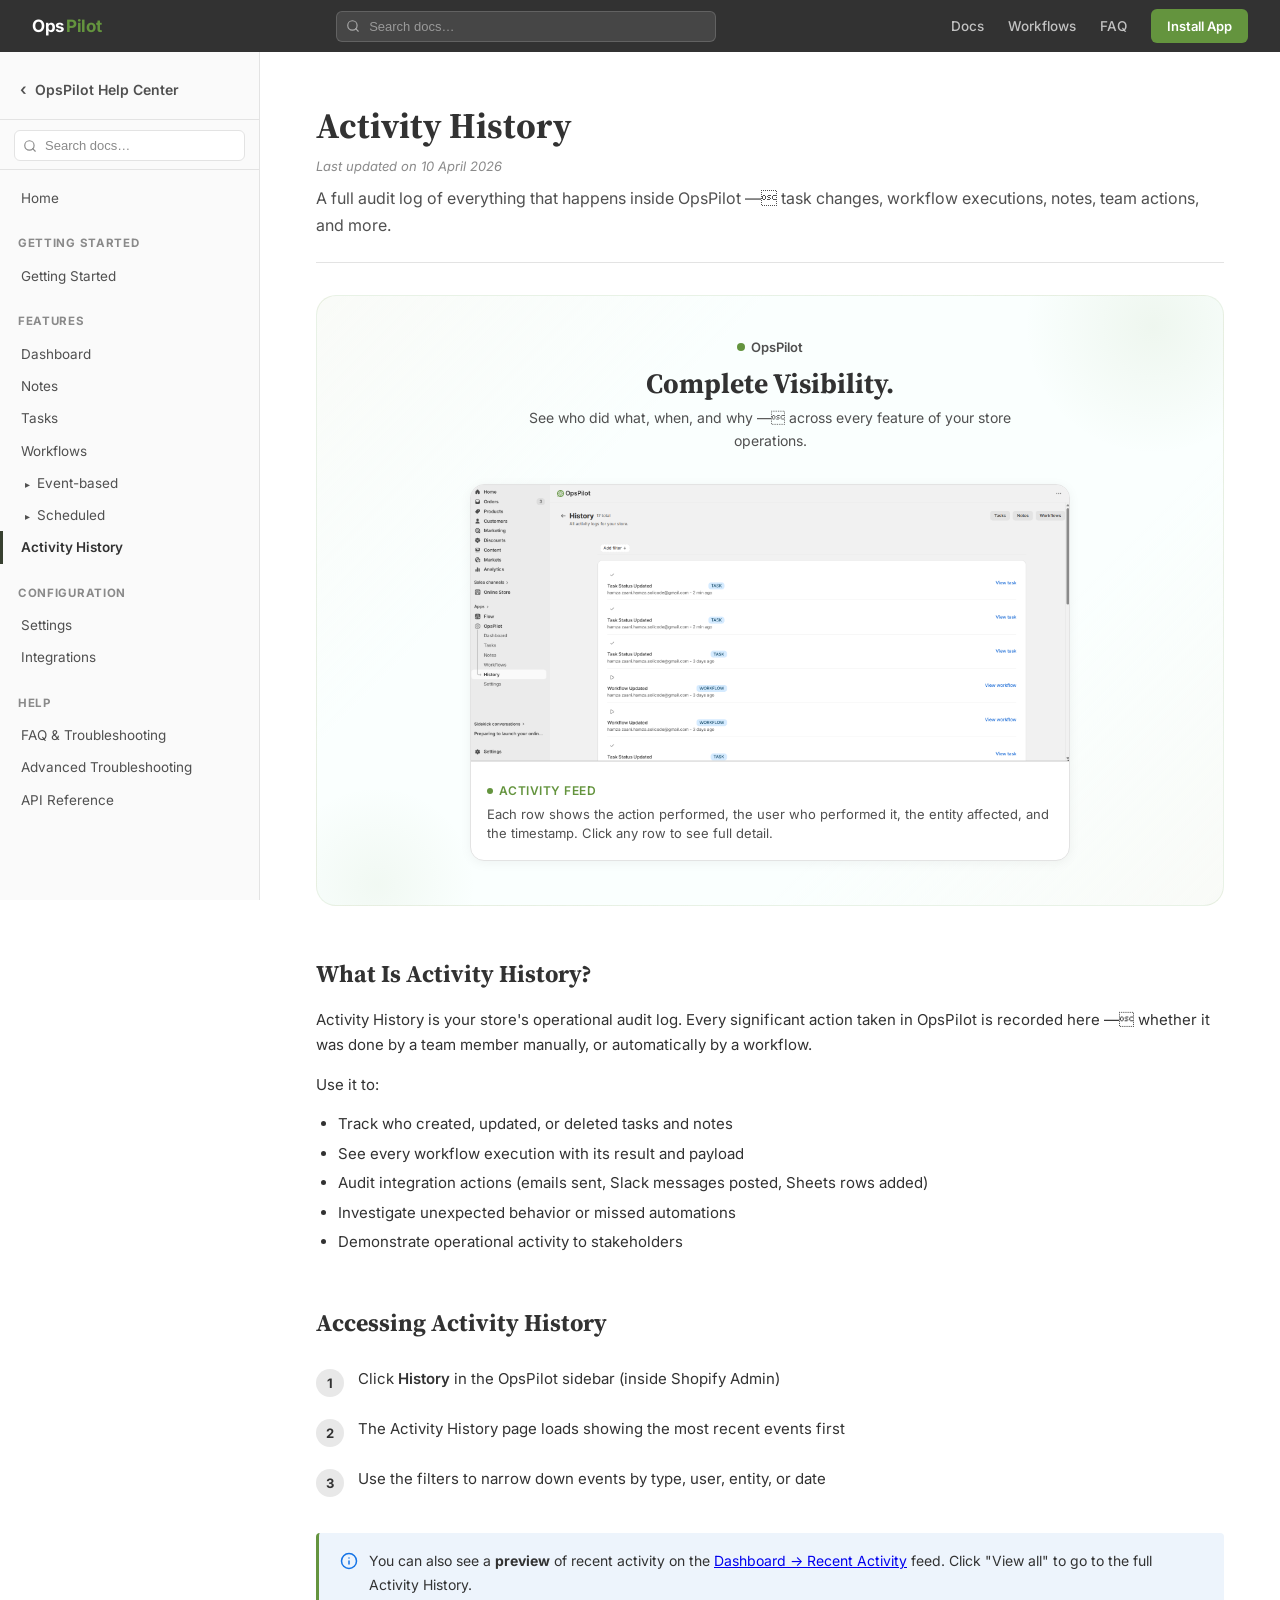
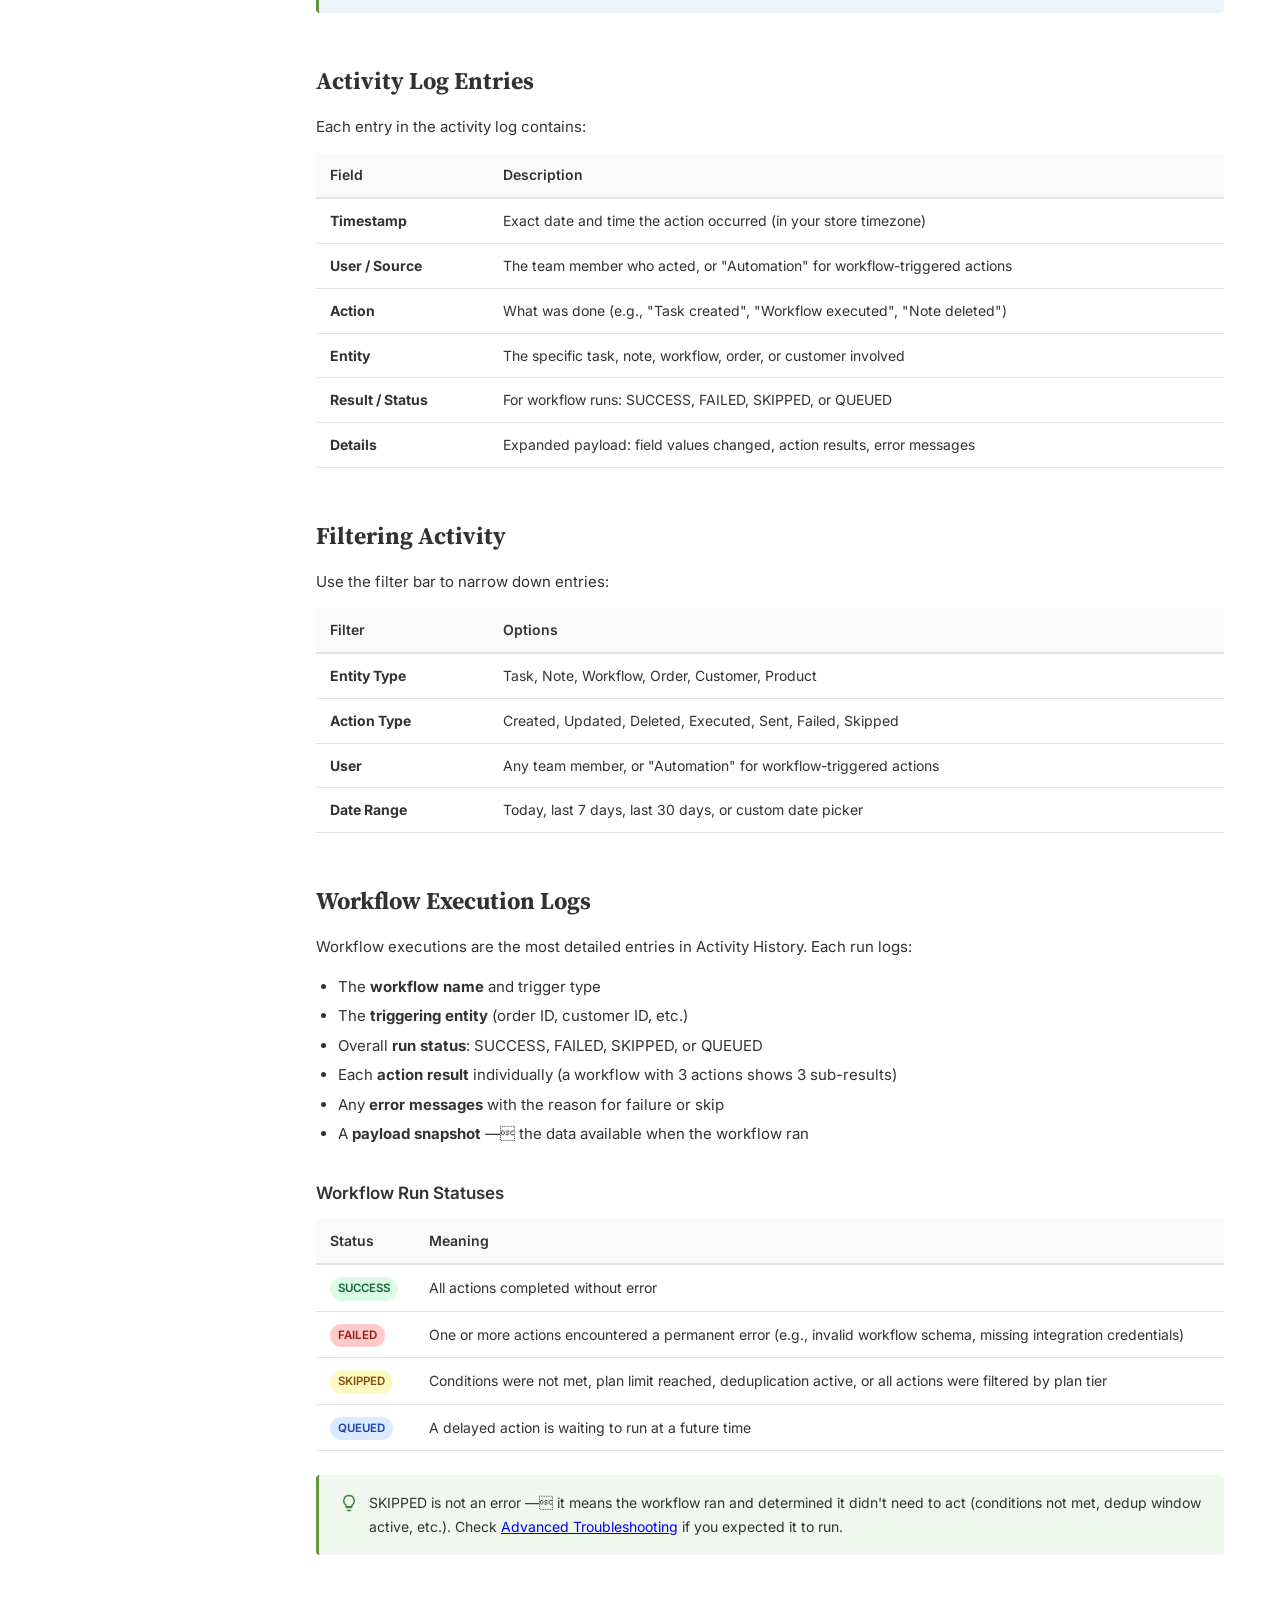
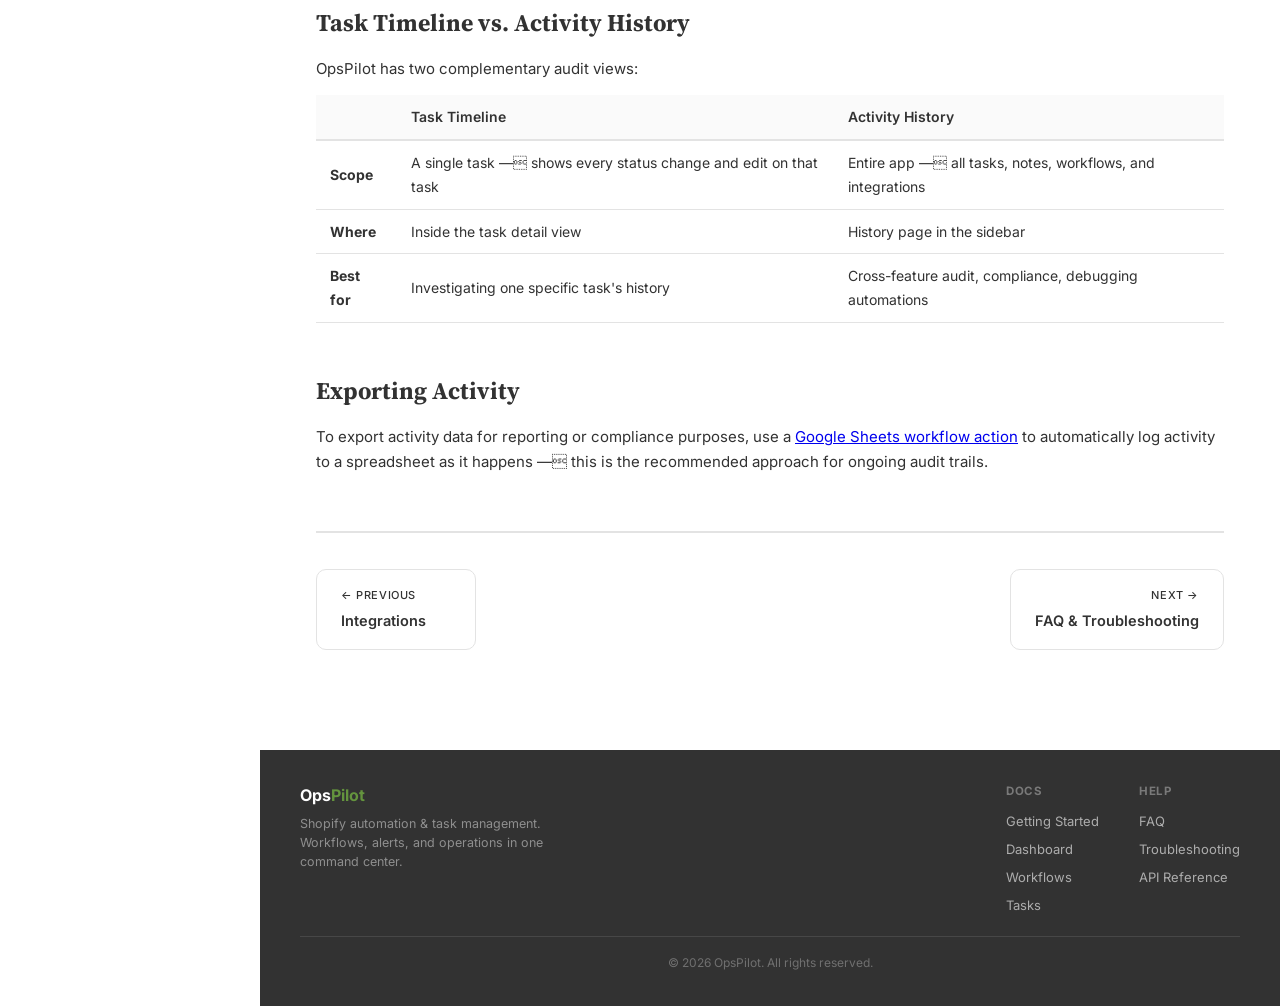
==== activity.html @ 31bfd370 "Initial docs site" ====
<!DOCTYPE html>
<html lang="en">
<head>
  <meta charset="UTF-8" />
  <meta name="viewport" content="width=device-width, initial-scale=1.0" />
  <title>Activity History — OpsPilot</title>
  <link rel="stylesheet" href="styles.css" />
</head>
<body>

<header class="site-header">
  <a class="site-header-logo" href="index.html"><span class="logo-ops">Ops</span><span class="logo-pilot">Pilot</span></a>
  <div class="header-search">
    <input type="text" id="header-doc-search" placeholder="Search docs…" autocomplete="off" />
    <div id="header-search-results" class="header-search-results" style="display:none;"></div>
  </div>
  <nav class="site-header-nav">
    <a href="getting-started.html">Docs</a>
    <a href="workflows.html">Workflows</a>
    <a href="faq.html">FAQ</a>
    <a href="https://apps.shopify.com/" class="header-btn">Install App</a>
  </nav>
</header>

<div class="sidebar-overlay" id="overlay" onclick="toggleSidebar()"></div>

<aside class="sidebar" id="sidebar">
  <div class="sidebar-header">
    <a class="logo" href="index.html"><span class="back-arrow">&lsaquo;</span> OpsPilot Help Center</a>
  </div>
  <div class="sidebar-search">
    <input type="text" id="doc-search" placeholder="Search docs…" autocomplete="off" />
    <div id="search-results" class="search-results" style="display:none;"></div>
  </div>
  <nav>
    <a href="index.html">Home</a>
    <div class="section-label">Getting Started</div>
    <a href="getting-started.html">Getting Started</a>
    <div class="section-label">Features</div>
    <a href="dashboard.html">Dashboard</a>
    <a href="notes.html">Notes</a>
    <a href="tasks.html">Tasks</a>
    <div class="nav-tree">
      <a href="workflows.html">Workflows</a>
      <div class="tree-branch">
        <div class="tree-node">
          <a href="workflows.html#event-based-triggers" class="tree-toggle" onclick="toggleTree(this)">
            <span class="tree-arrow">&#9656;</span> Event-based
          </a>
          <div class="tree-children">
            <a href="workflows.html#event-based-triggers">Triggers</a>
            <a href="workflows.html#conditions">Conditions</a>
            <a href="workflows.html#actions">Actions</a>
            <a href="template-variables.html">Template Variables</a>
            <a href="workflows.html#delayed-actions">Delayed Actions</a>
            <a href="workflows.html#deduplication">Deduplication</a>
          </div>
        </div>
        <div class="tree-node">
          <a href="workflows.html#scheduled-workflows" class="tree-toggle" onclick="toggleTree(this)">
            <span class="tree-arrow">&#9656;</span> Scheduled
          </a>
          <div class="tree-children">
            <a href="workflows.html#scheduled-trigger">Scheduled Trigger</a>
            <a href="workflows.html#scheduled-workflows">Scheduled Workflows</a>
          </div>
        </div>
      </div>
    </div>
    <a href="activity.html" class="active">Activity History</a>
    <div class="section-label">Configuration</div>
    <a href="settings.html">Settings</a>
    <a href="integrations.html">Integrations</a>
    <div class="section-label">Help</div>
    <a href="faq.html">FAQ &amp; Troubleshooting</a>
    <a href="troubleshooting.html">Advanced Troubleshooting</a>
    <a href="api-reference.html">API Reference</a>
  </nav>
</aside>

<div class="main">
  <button class="hamburger" onclick="toggleSidebar()">&#9776;</button>
  <div class="content">

    <div class="section-hero">
      <h1>Activity History</h1>
      <div class="last-updated">Last updated on 10 April 2026</div>
      <p>A full audit log of everything that happens inside OpsPilot — task changes, workflow executions, notes, team actions, and more.</p>
    </div>

    <!-- Hero Showcase -->
    <div class="pro-showcase">
      <div class="pro-showcase-header">
        <div class="pro-showcase-logo">OpsPilot</div>
        <div class="pro-showcase-title">Complete Visibility.</div>
        <div class="pro-showcase-subtitle">See who did what, when, and why — across every feature of your store operations.</div>
      </div>
      <div class="pro-showcase-grid cols-1">
        <div class="pro-card">
          <img class="pro-card-img" src="images/history/Screenshot%202026-04-09%20143316.png" alt="Recent activity feed showing action log entries with user, action, and time" loading="lazy" />
          <div class="pro-card-body">
            <div class="pro-card-label">Activity Feed</div>
            <p class="pro-card-desc">Each row shows the action performed, the user who performed it, the entity affected, and the timestamp. Click any row to see full detail.</p>
          </div>
        </div>
      </div>
    </div>

    <h2 id="what-is-activity-history">What Is Activity History?</h2>
    <p>Activity History is your store's operational audit log. Every significant action taken in OpsPilot is recorded here — whether it was done by a team member manually, or automatically by a workflow.</p>
    <p>Use it to:</p>
    <ul>
      <li>Track who created, updated, or deleted tasks and notes</li>
      <li>See every workflow execution with its result and payload</li>
      <li>Audit integration actions (emails sent, Slack messages posted, Sheets rows added)</li>
      <li>Investigate unexpected behavior or missed automations</li>
      <li>Demonstrate operational activity to stakeholders</li>
    </ul>

    <h2 id="accessing-activity-history">Accessing Activity History</h2>
    <div class="steps">
      <div class="step"><div class="step-content">Click <strong>History</strong> in the OpsPilot sidebar (inside Shopify Admin)</div></div>
      <div class="step"><div class="step-content">The Activity History page loads showing the most recent events first</div></div>
      <div class="step"><div class="step-content">Use the filters to narrow down events by type, user, entity, or date</div></div>
    </div>

    <div class="callout callout-note">
      <span class="callout-icon"><svg xmlns="http://www.w3.org/2000/svg" width="18" height="18" viewBox="0 0 24 24" fill="none" stroke="#1473e6" stroke-width="2" stroke-linecap="round" stroke-linejoin="round"><circle cx="12" cy="12" r="10"/><path d="M12 16v-4"/><path d="M12 8h.01"/></svg></span>
      <div>You can also see a <strong>preview</strong> of recent activity on the <a href="dashboard.html#recent-activity">Dashboard &rarr; Recent Activity</a> feed. Click "View all" to go to the full Activity History.</div>
    </div>

    <h2 id="activity-log-entries">Activity Log Entries</h2>
    <p>Each entry in the activity log contains:</p>
    <table>
      <thead><tr><th>Field</th><th>Description</th></tr></thead>
      <tbody>
        <tr><td><strong>Timestamp</strong></td><td>Exact date and time the action occurred (in your store timezone)</td></tr>
        <tr><td><strong>User / Source</strong></td><td>The team member who acted, or "Automation" for workflow-triggered actions</td></tr>
        <tr><td><strong>Action</strong></td><td>What was done (e.g., "Task created", "Workflow executed", "Note deleted")</td></tr>
        <tr><td><strong>Entity</strong></td><td>The specific task, note, workflow, order, or customer involved</td></tr>
        <tr><td><strong>Result / Status</strong></td><td>For workflow runs: SUCCESS, FAILED, SKIPPED, or QUEUED</td></tr>
        <tr><td><strong>Details</strong></td><td>Expanded payload: field values changed, action results, error messages</td></tr>
      </tbody>
    </table>

    <h2 id="filtering-activity">Filtering Activity</h2>
    <p>Use the filter bar to narrow down entries:</p>
    <table>
      <thead><tr><th>Filter</th><th>Options</th></tr></thead>
      <tbody>
        <tr><td><strong>Entity Type</strong></td><td>Task, Note, Workflow, Order, Customer, Product</td></tr>
        <tr><td><strong>Action Type</strong></td><td>Created, Updated, Deleted, Executed, Sent, Failed, Skipped</td></tr>
        <tr><td><strong>User</strong></td><td>Any team member, or "Automation" for workflow-triggered actions</td></tr>
        <tr><td><strong>Date Range</strong></td><td>Today, last 7 days, last 30 days, or custom date picker</td></tr>
      </tbody>
    </table>

    <h2 id="workflow-execution-logs">Workflow Execution Logs</h2>
    <p>Workflow executions are the most detailed entries in Activity History. Each run logs:</p>
    <ul>
      <li>The <strong>workflow name</strong> and trigger type</li>
      <li>The <strong>triggering entity</strong> (order ID, customer ID, etc.)</li>
      <li>Overall <strong>run status</strong>: SUCCESS, FAILED, SKIPPED, or QUEUED</li>
      <li>Each <strong>action result</strong> individually (a workflow with 3 actions shows 3 sub-results)</li>
      <li>Any <strong>error messages</strong> with the reason for failure or skip</li>
      <li>A <strong>payload snapshot</strong> — the data available when the workflow ran</li>
    </ul>

    <h3 id="workflow-run-statuses">Workflow Run Statuses</h3>
    <table>
      <thead><tr><th>Status</th><th>Meaning</th></tr></thead>
      <tbody>
        <tr><td><span class="badge badge-green">SUCCESS</span></td><td>All actions completed without error</td></tr>
        <tr><td><span class="badge badge-red">FAILED</span></td><td>One or more actions encountered a permanent error (e.g., invalid workflow schema, missing integration credentials)</td></tr>
        <tr><td><span class="badge badge-yellow">SKIPPED</span></td><td>Conditions were not met, plan limit reached, deduplication active, or all actions were filtered by plan tier</td></tr>
        <tr><td><span class="badge badge-blue">QUEUED</span></td><td>A delayed action is waiting to run at a future time</td></tr>
      </tbody>
    </table>

    <div class="callout callout-tip">
      <span class="callout-icon"><svg xmlns="http://www.w3.org/2000/svg" width="18" height="18" viewBox="0 0 24 24" fill="none" stroke="#3b873e" stroke-width="2" stroke-linecap="round" stroke-linejoin="round"><path d="M9 18h6"/><path d="M10 22h4"/><path d="M12 2a7 7 0 0 0-4 12.7V17h8v-2.3A7 7 0 0 0 12 2z"/></svg></span>
      <div>SKIPPED is not an error — it means the workflow ran and determined it didn't need to act (conditions not met, dedup window active, etc.). Check <a href="troubleshooting.html#workflow-errors">Advanced Troubleshooting</a> if you expected it to run.</div>
    </div>

    <h2 id="task-timeline">Task Timeline vs. Activity History</h2>
    <p>OpsPilot has two complementary audit views:</p>
    <table>
      <thead><tr><th></th><th>Task Timeline</th><th>Activity History</th></tr></thead>
      <tbody>
        <tr><td><strong>Scope</strong></td><td>A single task — shows every status change and edit on that task</td><td>Entire app — all tasks, notes, workflows, and integrations</td></tr>
        <tr><td><strong>Where</strong></td><td>Inside the task detail view</td><td>History page in the sidebar</td></tr>
        <tr><td><strong>Best for</strong></td><td>Investigating one specific task's history</td><td>Cross-feature audit, compliance, debugging automations</td></tr>
      </tbody>
    </table>

    <h2 id="exporting-activity">Exporting Activity</h2>
    <p>To export activity data for reporting or compliance purposes, use a <a href="workflows.html#add-to-google-sheet">Google Sheets workflow action</a> to automatically log activity to a spreadsheet as it happens — this is the recommended approach for ongoing audit trails.</p>

    <div class="page-nav">
      <a class="page-nav-btn page-nav-prev" href="integrations.html"><span class="nav-label">&#8592; Previous</span>Integrations</a>
      <a class="page-nav-btn page-nav-next" href="faq.html"><span class="nav-label">Next &#8594;</span>FAQ &amp; Troubleshooting</a>
    </div>

</div>
</div>


<footer class="site-footer">
  <div class="site-footer-inner">
    <div class="site-footer-brand">
      <a class="footer-logo" href="index.html"><span>Ops</span><span class="logo-pilot">Pilot</span></a>
      <p>Shopify automation &amp; task management. Workflows, alerts, and operations in one command center.</p>
    </div>
    <div class="site-footer-links">
      <div>
        <span class="footer-heading">Docs</span>
        <a href="getting-started.html">Getting Started</a>
        <a href="dashboard.html">Dashboard</a>
        <a href="workflows.html">Workflows</a>
        <a href="tasks.html">Tasks</a>
      </div>
      <div>
        <span class="footer-heading">Help</span>
        <a href="faq.html">FAQ</a>
        <a href="troubleshooting.html">Troubleshooting</a>
        <a href="api-reference.html">API Reference</a>
      </div>
    </div>
  </div>
  <div class="site-footer-bottom">&copy; 2026 OpsPilot. All rights reserved.</div>
</footer>

<script src="nav.js"></script>
<!-- Crisp Live Chat -->
<script type="text/javascript">
  window.$crisp=[];window.CRISP_WEBSITE_ID="6f9ec4d1-3401-45af-af1c-9f0f0315773c";
  (function(){var d=document;var s=d.createElement("script");s.src="https://client.crisp.chat/l.js";s.async=1;d.getElementsByTagName("head")[0].appendChild(s);})();
</script>
</body>
</html>
---- styles.css ----
@import url('https://fonts.googleapis.com/css2?family=Source+Serif+4:opsz,wght@8..60,400;8..60,600;8..60,700&family=Inter:wght@400;500;600;700&display=swap');

html { scroll-behavior: smooth; }

/* Highlight targeted section with a brief flash */
:target {
  scroll-margin-top: 24px;
  animation: anchor-highlight 1.5s ease;
}
@keyframes anchor-highlight {
  0%   { background-color: #fef3c7; }
  100% { background-color: transparent; }
}

:root {
  --text: #323232;
  --text-secondary: #505050;
  --text-muted: #8a8a8a;
  --bg: #ffffff;
  --bg-sidebar: #fafafa;
  --border: #e3e3e3;
  --accent: #64943E;
  --accent-dark: #374030;
  --active-bar: #374030;
  --dark-bg: #323232;
  --light-bg: #F1F3F4;
}

* { box-sizing: border-box; margin: 0; padding: 0; }

body {
  font-family: 'Inter', -apple-system, BlinkMacSystemFont, 'Segoe UI', sans-serif;
  color: var(--text);
  background: var(--bg);
  line-height: 1.7;
  font-size: 15px;
  -webkit-font-smoothing: antialiased;
}

/* ── SITE HEADER ── */
.site-header {
  background: var(--dark-bg);
  color: #fff;
  padding: 0 32px;
  height: 52px;
  display: flex;
  align-items: center;
  justify-content: space-between;
  position: fixed;
  top: 0;
  left: 0;
  right: 0;
  z-index: 200;
}
.site-header-logo {
  font-size: 17px;
  font-weight: 700;
  color: #fff;
  text-decoration: none;
  display: flex;
  align-items: center;
  gap: 2px;
  letter-spacing: -0.02em;
}
.site-header-logo .logo-ops {
  color: #fff;
}
.site-header-logo .logo-pilot {
  color: var(--accent);
}
.site-header-nav {
  display: flex;
  align-items: center;
  gap: 24px;
}
.site-header-nav a {
  color: rgba(255,255,255,.7);
  text-decoration: none;
  font-size: 13.5px;
  font-weight: 500;
  transition: color .15s;
}
.site-header-nav a:hover {
  color: #fff;
}
.site-header-nav .header-btn {
  background: var(--accent);
  color: #fff;
  padding: 6px 16px;
  border-radius: 6px;
  font-weight: 600;
  font-size: 13px;
  transition: background .15s;
}
.site-header-nav .header-btn:hover {
  background: var(--accent-dark);
}

/* Header search bar */
.header-search {
  flex: 1;
  max-width: 380px;
  position: relative;
  margin: 0 24px;
}
.header-search input {
  width: 100%;
  padding: 7px 12px 7px 32px;
  font-size: 13px;
  border: 1px solid rgba(255,255,255,.15);
  border-radius: 6px;
  background: rgba(255,255,255,.1) url("data:image/svg+xml,%3Csvg xmlns='http://www.w3.org/2000/svg' width='14' height='14' viewBox='0 0 24 24' fill='none' stroke='%23aaa' stroke-width='2' stroke-linecap='round' stroke-linejoin='round'%3E%3Ccircle cx='11' cy='11' r='8'/%3E%3Cpath d='m21 21-4.35-4.35'/%3E%3C/svg%3E") 9px center no-repeat;
  color: #fff;
  outline: none;
  transition: border-color .15s, background .15s;
}
.header-search input::placeholder {
  color: rgba(255,255,255,.45);
}
.header-search input:focus {
  border-color: var(--accent);
  background-color: rgba(255,255,255,.15);
}
.header-search-results {
  position: absolute;
  top: calc(100% + 6px);
  left: 0;
  right: 0;
  background: #fff;
  border: 1px solid var(--border);
  border-radius: 8px;
  box-shadow: 0 8px 24px rgba(0,0,0,.15);
  z-index: 300;
  max-height: 400px;
  overflow-y: auto;
}
.header-search-results .search-result-item {
  display: block;
  padding: 10px 14px;
  text-decoration: none;
  color: var(--text);
  border-bottom: 1px solid var(--border);
  transition: background .1s;
}
.header-search-results .search-result-item:last-child { border-bottom: none; }
.header-search-results .search-result-item:hover { background: #f5f5f5; }
.header-search-results .sr-title {
  font-size: 13px;
  font-weight: 500;
  color: var(--text);
  margin-bottom: 2px;
}
.header-search-results .sr-desc {
  font-size: 11.5px;
  color: var(--text-muted);
  line-height: 1.4;
  white-space: nowrap;
  overflow: hidden;
  text-overflow: ellipsis;
}
.header-search-results .search-no-results {
  padding: 14px;
  font-size: 13px;
  color: var(--text-muted);
  text-align: center;
}

/* ── VARIABLE FILTER BAR (template-variables page only) ── */
.var-filter-bar {
  background: #fff;
  border: 1px solid var(--border);
  border-radius: 10px;
  padding: 16px 20px;
  margin-bottom: 28px;
  box-shadow: 0 2px 8px rgba(0,0,0,.04);
  position: sticky;
  top: 52px;
  z-index: 100;
}
.var-filter-bar input {
  width: 100%;
  padding: 10px 12px 10px 36px;
  font-size: 14px;
  border: 1px solid var(--border);
  border-radius: 8px;
  background: var(--light-bg);
  color: var(--text);
  outline: none;
  transition: border-color .15s, box-shadow .15s;
}
.var-filter-bar input:focus {
  border-color: var(--accent);
  box-shadow: 0 0 0 3px rgba(100,148,62,.15);
}
.var-filter-bar input::placeholder { color: var(--text-muted); }
.var-filter-input-wrap {
  position: relative;
}
.var-filter-icon {
  position: absolute;
  top: 50%;
  left: 12px;
  transform: translateY(-50%);
  color: var(--text-muted);
  pointer-events: none;
}
.var-filter-tags {
  display: flex;
  flex-wrap: wrap;
  gap: 6px;
  margin-top: 12px;
}
.var-tag {
  padding: 4px 12px;
  font-size: 12px;
  font-weight: 500;
  border: 1px solid var(--border);
  border-radius: 20px;
  background: #fff;
  color: var(--text-muted);
  cursor: pointer;
  transition: all .15s;
}
.var-tag:hover {
  border-color: var(--accent);
  color: var(--accent);
}
.var-tag.active {
  background: var(--accent);
  border-color: var(--accent);
  color: #fff;
}
.var-filter-count {
  margin-top: 8px;
  font-size: 12px;
  color: var(--text-muted);
}
/* Filter results panel */
.var-filter-results {
  display: none;
  margin-top: 12px;
  max-height: 420px;
  overflow-y: auto;
  border-top: 1px solid var(--border);
  padding-top: 10px;
}
.vfr-group { margin-bottom: 10px; }
.vfr-group-label {
  font-size: 11px;
  font-weight: 600;
  text-transform: uppercase;
  letter-spacing: .5px;
  color: var(--accent);
  padding: 4px 0;
}
.vfr-item {
  display: grid;
  grid-template-columns: minmax(180px, auto) 1fr auto;
  gap: 10px;
  align-items: baseline;
  padding: 6px 8px;
  border-radius: 6px;
  transition: background .1s;
}
.vfr-item:hover { background: var(--light-bg); }
.vfr-var {
  font-size: 13px;
  color: var(--accent-dark);
  font-weight: 500;
}
.vfr-desc {
  font-size: 13px;
  color: var(--text);
}
.vfr-example {
  font-size: 12px;
  color: var(--text-muted);
  white-space: nowrap;
  overflow: hidden;
  text-overflow: ellipsis;
  max-width: 200px;
  text-align: right;
}
.vfr-empty {
  padding: 16px 0;
  text-align: center;
  font-size: 13px;
  color: var(--text-muted);
}
/* hidden rows / sections during filter */
.var-section-hidden { display: none !important; }
.var-row-hidden { display: none !important; }
.var-highlight { background: rgba(100,148,62,.12); border-radius: 2px; }

/* ── SITE FOOTER ── */
.site-footer {
  background: var(--dark-bg);
  color: rgba(255,255,255,.6);
  padding: 32px 40px;
  margin-left: 260px;
  font-size: 13px;
}
.site-footer-inner {
  max-width: 1060px;
  margin: 0 auto;
  display: flex;
  justify-content: space-between;
  align-items: flex-start;
  gap: 32px;
  flex-wrap: wrap;
}
.site-footer-brand {
  display: flex;
  flex-direction: column;
  gap: 6px;
}
.site-footer-brand .footer-logo {
  font-size: 16px;
  font-weight: 700;
  color: #fff;
  text-decoration: none;
}
.site-footer-brand .footer-logo .logo-pilot {
  color: var(--accent);
}
.site-footer-brand p {
  margin: 0;
  font-size: 12.5px;
  color: rgba(255,255,255,.45);
  max-width: 280px;
  line-height: 1.5;
}
.site-footer-links {
  display: flex;
  gap: 40px;
}
.site-footer-links div {
  display: flex;
  flex-direction: column;
  gap: 6px;
}
.site-footer-links .footer-heading {
  font-size: 11.5px;
  font-weight: 700;
  text-transform: uppercase;
  letter-spacing: .06em;
  color: rgba(255,255,255,.35);
  margin-bottom: 2px;
}
.site-footer-links a {
  color: rgba(255,255,255,.6);
  text-decoration: none;
  font-size: 13px;
  transition: color .15s;
}
.site-footer-links a:hover {
  color: #fff;
}
.site-footer-bottom {
  max-width: 1060px;
  margin: 20px auto 0;
  padding-top: 16px;
  border-top: 1px solid rgba(255,255,255,.1);
  font-size: 12px;
  color: rgba(255,255,255,.3);
  text-align: center;
}

/* ── SIDEBAR ── */
.sidebar {
  position: fixed;
  top: 52px; left: 0;
  width: 260px;
  height: calc(100vh - 52px);
  background: var(--bg-sidebar);
  border-right: 1px solid var(--border);
  overflow-y: auto;
  z-index: 100;
  padding: 0 0 40px 0;
  transition: transform .3s;
}
.sidebar-header {
  padding: 24px 20px 16px;
  border-bottom: 1px solid var(--border);
  position: sticky; top: 0;
  background: var(--bg-sidebar);
  z-index: 2;
}
.sidebar-header .logo {
  font-size: 14px;
  font-weight: 600;
  color: var(--text-secondary);
  display: flex;
  align-items: center;
  gap: 6px;
  text-decoration: none;
  cursor: pointer;
}
.sidebar-header .logo .back-arrow {
  font-size: 16px;
  margin-right: 2px;
}

.sidebar nav { padding: 12px 0; }
.sidebar nav a {
  display: block;
  padding: 6px 20px 6px 18px;
  color: var(--text-secondary);
  text-decoration: none;
  font-size: 13.5px;
  font-weight: 400;
  border-left: 3px solid transparent;
  transition: all .15s;
  line-height: 1.5;
}
.sidebar nav a:hover {
  color: var(--text);
  background: rgba(0,0,0,.03);
}
.sidebar nav a.active {
  font-weight: 600;
  color: var(--text);
  border-left-color: var(--active-bar);
  background: transparent;
}

.sidebar nav .section-label {
  font-size: 11.5px;
  font-weight: 700;
  text-transform: uppercase;
  letter-spacing: .06em;
  color: var(--text-muted);
  padding: 20px 20px 6px 18px;
  cursor: default;
  display: block;
}

/* ── MAIN ── */
.main {
  margin-left: 260px;
  min-height: calc(100vh - 52px);
  margin-top: 52px;
  background: var(--bg);
}
.hamburger {
  display: none;
  background: none; border: none;
  font-size: 24px; cursor: pointer; color: var(--text);
}

.content {
  max-width: 1060px;
  margin: 0 auto;
  padding: 52px 56px 100px;
}

/* ── SECTION HEADER ── */
.section-hero {
  background: none;
  color: var(--text);
  padding: 0;
  border-radius: 0;
  margin-bottom: 32px;
  border: none;
}
.section-hero h1 {
  font-family: 'Source Serif 4', Georgia, serif;
  font-size: 36px;
  line-height: 1.2;
  font-weight: 700;
  color: var(--text);
  margin-bottom: 8px;
}
.section-hero p {
  font-size: 16px;
  color: var(--text-secondary);
  line-height: 1.65;
  margin-bottom: 0;
}
.section-hero::after {
  content: '';
  display: block;
  border-bottom: 1px solid var(--border);
  margin-top: 24px;
}
.last-updated {
  font-size: 13px;
  font-style: italic;
  color: var(--text-muted);
  margin-bottom: 8px;
}

/* ── HEADINGS ── */
h2 {
  font-family: 'Source Serif 4', Georgia, serif;
  font-size: 24px;
  font-weight: 700;
  margin: 48px 0 12px;
  color: var(--text);
}
h3 {
  font-size: 17px;
  font-weight: 600;
  margin: 32px 0 8px;
  color: var(--text);
}
h4 {
  font-size: 15px;
  font-weight: 600;
  margin: 20px 0 6px;
}

p { margin: 0 0 14px; }
ul, ol { margin: 0 0 14px 22px; }
li { margin-bottom: 4px; }

/* ── SCREENSHOTS ── */
.screenshot {
  background: none;
  border: none;
  border-radius: 0;
  padding: 0;
  margin: 28px 0 16px;
  box-shadow: none;
}
.screenshot .placeholder-icon { display: none; }
.screenshot .placeholder-text {
  color: var(--text-muted);
  font-size: 13px;
  font-style: italic;
  padding: 32px 0;
}
.screenshot img {
  max-width: 100%;
  width: auto;
  display: block;
  margin: 0;
  border: 1px solid var(--border);
  border-radius: 8px;
  box-shadow: 0 2px 12px rgba(0,0,0,.07);
}
.screenshot-caption,
.screenshot figcaption {
  margin-top: 8px;
  font-size: 13px;
  color: var(--text-muted);
  font-style: italic;
  text-align: left;
  line-height: 1.5;
}
.screenshot.has-image { padding: 0; text-align: left; }
.screenshot.has-image .placeholder-icon,
.screenshot.has-image .placeholder-text { display: none; }

/* ── TABLES ── */
table {
  width: 100%;
  border-collapse: collapse;
  margin: 12px 0 24px;
  font-size: 14px;
}
th {
  background: var(--bg-sidebar);
  color: var(--text);
  font-weight: 600;
  text-align: left;
  padding: 10px 14px;
  border-bottom: 2px solid var(--border);
}
td {
  padding: 10px 14px;
  border-bottom: 1px solid var(--border);
}
tr:hover td { background: #fafafa; }

/* ── CALLOUTS ── */
.callout {
  padding: 16px 20px;
  border-radius: 4px;
  margin: 16px 0 20px;
  font-size: 14px;
  display: flex;
  gap: 10px;
  align-items: flex-start;
}
.callout .callout-icon { display: flex; align-items: center; justify-content: center; flex-shrink: 0; margin-top: 2px; width: 20px; height: 20px; }
.callout .callout-icon svg { width: 18px; height: 18px; flex-shrink: 0; }
.callout-tip { background: #f0f7ef; border-left: 3px solid var(--accent); }
.callout-note { background: #edf4fc; border-left: 3px solid var(--accent); }
.callout-warning { background: #fef7ed; border-left: 3px solid #e68619; }

/* ── STEPS ── */
.steps {
  counter-reset: step;
  margin: 16px 0 28px;
}
.step {
  display: flex;
  gap: 14px;
  align-items: flex-start;
  margin-bottom: 4px;
  padding: 8px 0;
  background: none;
  border: none;
}
.step::before {
  counter-increment: step;
  content: counter(step);
  display: flex;
  align-items: center;
  justify-content: center;
  width: 28px; height: 28px;
  min-width: 28px;
  border-radius: 50%;
  background: #e8e8e8;
  color: var(--text);
  font-weight: 700;
  font-size: 13px;
  margin-top: 2px;
}
.step-content { flex: 1; line-height: 1.6; font-size: 15px; }
.step-content strong { font-weight: 600; }

/* ── CODE ── */
code {
  background: #f4f4f4;
  padding: 2px 5px;
  border-radius: 3px;
  font-size: 13px;
  color: #c7254e;
}
pre {
  background: #1e293b;
  color: #e2e8f0;
  padding: 16px 18px;
  border-radius: 4px;
  overflow-x: auto;
  margin: 12px 0 20px;
  font-size: 13px;
  line-height: 1.6;
}
pre code { background: none; color: inherit; padding: 0; }

/* ── QUICK LINKS ── */
.quick-links {
  display: grid;
  grid-template-columns: repeat(auto-fill, minmax(260px, 1fr));
  gap: 16px;
  margin: 20px 0 32px;
}
.quick-link {
  background: var(--bg);
  border: 1px solid var(--border);
  border-radius: 10px;
  padding: 20px 22px;
  cursor: pointer;
  transition: border-color .2s, box-shadow .2s, transform .15s;
  text-decoration: none;
  color: var(--text);
  display: block;
}
.quick-link:hover {
  border-color: var(--accent);
  box-shadow: 0 4px 16px rgba(100,148,62,.12);
  transform: translateY(-2px);
}
.quick-link .ql-icon { font-size: 26px; margin-bottom: 8px; }
.quick-link .ql-title { font-weight: 600; font-size: 15px; margin-bottom: 4px; }
.quick-link .ql-desc { font-size: 13.5px; color: var(--text-secondary); line-height: 1.5; }
.quick-link .ql-desc a {
  color: var(--accent);
  font-weight: 500;
  text-decoration: underline;
  text-underline-offset: 2px;
}
.quick-link .ql-desc a:hover {
  color: var(--accent-dark);
}
.quick-link .ql-thumb {
  margin-top: 12px;
  width: 100%;
  border-radius: 6px;
  border: 1px solid var(--border);
  box-shadow: 0 1px 6px rgba(0,0,0,.05);
  display: block;
}

/* ── BADGES ── */
.badge {
  display: inline-block;
  padding: 2px 8px;
  border-radius: 20px;
  font-size: 11.5px;
  font-weight: 600;
}
.badge-green { background: #dcfce7; color: #166534; }
.badge-yellow { background: #fef9c3; color: #854d0e; }
.badge-orange { background: #fed7aa; color: #9a3412; }
.badge-red { background: #fecaca; color: #991b1b; }
.badge-blue { background: #dbeafe; color: #1e40af; }
.badge-gray { background: #f3f4f6; color: #374151; }

/* ── SIDEBAR TREE NAV ── */
.nav-tree {
  margin: 0;
}
.nav-tree > a {
  display: block;
  padding: 6px 20px 6px 18px;
  color: var(--text-secondary);
  text-decoration: none;
  font-size: 13.5px;
  font-weight: 400;
  border-left: 3px solid transparent;
  transition: all .15s;
  line-height: 1.5;
}
.nav-tree > a:hover {
  color: var(--text);
  background: rgba(0,0,0,.03);
}
.nav-tree > a.active {
  font-weight: 600;
  color: var(--text);
  border-left-color: var(--active-bar);
  background: transparent;
}
.tree-branch {
  padding-left: 0;
}
.tree-node {
  position: relative;
}
.tree-toggle {
  display: flex;
  align-items: center;
  gap: 4px;
  padding: 4px 20px 4px 28px;
  font-size: 13px;
  font-weight: 600;
  color: var(--text-secondary);
  cursor: pointer;
  user-select: none;
  border-left: 3px solid transparent;
  transition: all .15s;
  text-decoration: none;
}
.tree-toggle:hover {
  color: var(--text);
  background: rgba(0,0,0,.03);
}
.tree-arrow {
  display: inline-block;
  font-size: 10px;
  transition: transform .2s;
  width: 12px;
  text-align: center;
  flex-shrink: 0;
}
.tree-node.open > .tree-toggle .tree-arrow {
  transform: rotate(90deg);
}
.tree-children {
  display: none;
  padding-left: 12px;
}
.tree-node.open > .tree-children {
  display: block;
}
.tree-children a {
  display: block;
  padding: 3px 20px 3px 36px;
  color: var(--text-muted);
  text-decoration: none;
  font-size: 12.5px;
  font-weight: 400;
  border-left: 3px solid transparent;
  transition: all .15s;
  line-height: 1.6;
}
.tree-children a:hover {
  color: var(--text);
  background: rgba(0,0,0,.03);
}
/* Deeper nesting */
.tree-children .tree-toggle {
  padding-left: 36px;
  font-size: 12.5px;
}
.tree-children .tree-children a {
  padding-left: 48px;
  font-size: 12px;
}
.tree-divider {
  height: 1px;
  background: var(--border);
  margin: 6px 20px;
}

/* ── FEATURE SHOWCASE HERO ── */
.feature-showcase {
  position: relative;
  border-radius: 20px;
  padding: 40px 24px 48px;
  margin-bottom: 48px;
  text-align: center;
  background: linear-gradient(135deg, rgba(100,148,62,.05) 0%, transparent 30%, transparent 70%, rgba(100,148,62,.05) 100%);
  border: 1px solid rgba(100,148,62,.10);
  overflow: visible;
}
.feature-showcase .blob-tr,
.feature-showcase .blob-bl {
  position: absolute;
  width: 220px;
  height: 220px;
  border-radius: 50%;
  pointer-events: none;
  z-index: 0;
}
.feature-showcase .blob-tr {
  top: -70px; right: -50px;
  background: radial-gradient(circle, rgba(100,148,62,.10) 0%, transparent 70%);
}
.feature-showcase .blob-bl {
  bottom: -70px; left: -50px;
  background: radial-gradient(circle, rgba(100,148,62,.08) 0%, transparent 70%);
}
.showcase-logo {
  font-size: 14px;
  font-weight: 600;
  color: var(--text-secondary);
  margin-bottom: 10px;
  display: flex;
  align-items: center;
  justify-content: center;
  gap: 6px;
  position: relative;
  z-index: 1;
}
.showcase-logo-dot {
  width: 10px; height: 10px;
  background: var(--accent);
  border-radius: 50%;
  display: inline-block;
}
.showcase-title {
  font-family: 'Source Serif 4', Georgia, serif;
  font-size: 30px;
  font-weight: 700;
  color: var(--text);
  margin-bottom: 6px;
  line-height: 1.25;
  position: relative;
  z-index: 1;
}
.showcase-subtitle {
  font-size: 14.5px;
  color: var(--text-secondary);
  margin-bottom: 28px;
  line-height: 1.6;
  position: relative;
  z-index: 1;
}
.showcase-body {
  position: relative;
  max-width: 560px;
  width: 100%;
  margin: 0 auto;
  z-index: 1;
}
.showcase-image {
  width: 100%;
  border-radius: 12px;
  box-shadow: 0 4px 24px rgba(0,0,0,.07);
  border: 1px solid var(--border);
}

/* Floating annotation pills around the showcase */
.showcase-annotation {
  position: absolute;
  display: inline-flex;
  align-items: center;
  gap: 6px;
  background: #fff;
  border: 1px solid var(--border);
  border-radius: 24px;
  padding: 5px 14px 5px 10px;
  font-size: 11.5px;
  font-weight: 500;
  color: var(--text);
  box-shadow: 0 2px 10px rgba(0,0,0,.05);
  white-space: nowrap;
  z-index: 3;
  cursor: default;
  transition: transform .2s, box-shadow .2s;
}
.showcase-annotation:hover {
  transform: translateY(-2px);
  box-shadow: 0 4px 16px rgba(0,0,0,.10);
}
.showcase-annotation .ann-icon {
  width: 6px;
  height: 6px;
  border-radius: 50%;
  background: var(--accent);
  flex-shrink: 0;
}

/* Tooltip popup on hover */
.showcase-annotation[data-tip]::before {
  content: attr(data-tip);
  position: absolute;
  bottom: calc(100% + 10px);
  left: 50%;
  transform: translateX(-50%);
  background: #1a1a2e;
  color: #fff;
  padding: 8px 14px;
  border-radius: 8px;
  font-size: 11px;
  font-weight: 400;
  line-height: 1.5;
  white-space: normal;
  text-align: center;
  min-width: 160px;
  max-width: 220px;
  box-shadow: 0 4px 16px rgba(0,0,0,.18);
  opacity: 0;
  pointer-events: none;
  transition: opacity .2s;
  z-index: 20;
}
.showcase-annotation[data-tip]:hover::before {
  opacity: 1;
}

/* connector lines pointing toward screenshot */
.showcase-annotation::after {
  content: '';
  position: absolute;
  background: var(--accent);
  height: 2px;
  border-radius: 1px;
  opacity: .40;
}
.ann-left::after {
  left: 100%;
  top: 50%;
  width: var(--ann-w, 60px);
  transform-origin: 0% 50%;
}
.ann-right::after {
  right: 100%;
  top: 50%;
  width: var(--ann-w, 60px);
  transform-origin: 100% 50%;
}
.ann-pos-tl.ann-left::after  { transform: rotate(var(--ann-rot, 20deg)); }
.ann-pos-ml.ann-left::after  { transform: rotate(var(--ann-rot, 4deg)); }
.ann-pos-bl.ann-left::after  { transform: rotate(var(--ann-rot, -20deg)); }
.ann-pos-tr.ann-right::after { transform: rotate(var(--ann-rot, -20deg)); }
.ann-pos-mr.ann-right::after { transform: rotate(var(--ann-rot, -4deg)); }
.ann-pos-br.ann-right::after { transform: rotate(var(--ann-rot, 20deg)); }
/* custom: no preset position — set top/bottom/left/right via inline style */
.ann-pos-custom::after       { transform: rotate(var(--ann-rot, 0deg)); }

/* common positions (relative to .feature-showcase) */
.ann-pos-tl { top: 18%; left: 2%; }
.ann-pos-ml { top: 42%; left: 0; }
.ann-pos-bl { bottom: 16%; left: 2%; }
.ann-pos-tr { top: 18%; right: 2%; }
.ann-pos-mr { top: 46%; right: 0; }
.ann-pos-br { bottom: 16%; right: 2%; }
.ann-pos-tc { top: 8%; left: 50%; transform: translateX(-50%); }

@media (max-width: 1100px) {
  .showcase-annotation { display: none; }
  .showcase-body { max-width: 100%; }
}

/* ── HOVER PREVIEW POPUP ── */
.hover-preview {
  position: relative;
  display: inline;
  cursor: help;
  border-bottom: 1.5px dashed var(--accent);
  color: var(--accent);
  font-weight: 500;
}
.hover-preview .preview-popup {
  display: none;
  position: absolute;
  bottom: calc(100% + 10px);
  left: 50%;
  transform: translateX(-50%);
  z-index: 300;
  pointer-events: none;
}
.hover-preview .preview-popup img {
  max-width: 340px;
  border-radius: 10px;
  box-shadow: 0 8px 32px rgba(0,0,0,.18);
  border: 1px solid var(--border);
}
.hover-preview .preview-popup .popup-label {
  text-align: center;
  font-size: 11px;
  color: var(--text-muted);
  margin-top: 4px;
  font-style: italic;
}
.hover-preview:hover .preview-popup {
  display: block;
}
/* flip popup above/below if near top */
.hover-preview.popup-below .preview-popup {
  bottom: auto;
  top: calc(100% + 10px);
}

/* ── MOBILE ── */
.sidebar-overlay {
  display: none;
  position: fixed;
  inset: 0;
  background: rgba(0,0,0,.35);
  z-index: 99;
}

@media (max-width: 1100px) {
  .content { max-width: 100%; padding: 48px 40px 80px; }
}

@media (max-width: 768px) {
  .sidebar { transform: translateX(-100%); }
  .sidebar.open { transform: translateX(0); }
  .sidebar-overlay.open { display: block; }
  .main { margin-left: 0; }
  .hamburger { display: block; position: fixed; top: 64px; left: 12px; z-index: 50; }
  .content { padding: 48px 20px 60px; }
  .section-hero h1 { font-size: 28px; }
  h2 { font-size: 21px; }
  .quick-links { grid-template-columns: 1fr; }
  .site-header-nav a:not(.header-btn) { display: none; }
  .header-search { max-width: 200px; margin: 0 12px; }
  .site-footer { margin-left: 0; padding: 24px 20px; }
  .site-footer-inner { flex-direction: column; gap: 20px; }
  .site-footer-links { gap: 24px; }
}

/* ══════════════════════════════════════════
   PRO SHOWCASE — Multi-image grid showcases
   ══════════════════════════════════════════ */

/* Container */
.pro-showcase {
  position: relative;
  border-radius: 20px;
  padding: 40px 28px 44px;
  margin: 28px 0 48px;
  background: linear-gradient(135deg, rgba(100,148,62,.04) 0%, #fafffe 30%, #fafffe 70%, rgba(100,148,62,.04) 100%);
  border: 1px solid rgba(100,148,62,.12);
  overflow: hidden;
}
.pro-showcase::before {
  content: '';
  position: absolute;
  top: -100px; right: -60px;
  width: 260px; height: 260px;
  border-radius: 50%;
  background: radial-gradient(circle, rgba(100,148,62,.08) 0%, transparent 70%);
  pointer-events: none;
}
.pro-showcase::after {
  content: '';
  position: absolute;
  bottom: -80px; left: -40px;
  width: 200px; height: 200px;
  border-radius: 50%;
  background: radial-gradient(circle, rgba(100,148,62,.06) 0%, transparent 70%);
  pointer-events: none;
}

/* Header */
.pro-showcase-header {
  text-align: center;
  margin-bottom: 32px;
  position: relative;
  z-index: 1;
}
.pro-showcase-logo {
  font-size: 13px;
  font-weight: 600;
  color: var(--text-secondary);
  display: flex;
  align-items: center;
  justify-content: center;
  gap: 6px;
  margin-bottom: 8px;
}
.pro-showcase-logo::before {
  content: '';
  width: 8px; height: 8px;
  background: var(--accent);
  border-radius: 50%;
}
.pro-showcase-title {
  font-family: 'Source Serif 4', Georgia, serif;
  font-size: 28px;
  font-weight: 700;
  color: var(--text);
  margin-bottom: 6px;
  line-height: 1.25;
}
.pro-showcase-subtitle {
  font-size: 14px;
  color: var(--text-secondary);
  line-height: 1.6;
  max-width: 520px;
  margin: 0 auto;
}

/* Image grid layouts */
.pro-showcase-grid {
  display: grid;
  gap: 20px;
  position: relative;
  z-index: 1;
}
.pro-showcase-grid.cols-2 {
  grid-template-columns: 1fr 1fr;
}
.pro-showcase-grid.cols-3 {
  grid-template-columns: 1fr 1fr 1fr;
}
.pro-showcase-grid.cols-1 {
  grid-template-columns: 1fr;
  max-width: 600px;
  margin: 0 auto;
}
/* Featured layout: 1 large + 2 small */
.pro-showcase-grid.featured {
  grid-template-columns: 1.4fr 1fr;
  grid-template-rows: auto auto;
}
.pro-showcase-grid.featured .pro-card:first-child {
  grid-row: 1 / 3;
}

/* Card */
.pro-card {
  background: #fff;
  border-radius: 14px;
  border: 1px solid var(--border);
  overflow: hidden;
  box-shadow: 0 2px 12px rgba(0,0,0,.05);
  transition: transform .2s, box-shadow .2s;
}
.pro-card:hover {
  transform: translateY(-3px);
  box-shadow: 0 8px 28px rgba(0,0,0,.10);
}
.pro-card-img {
  width: 100%;
  display: block;
  border-bottom: 1px solid var(--border);
}
.pro-card-body {
  padding: 14px 16px 16px;
}
.pro-card-label {
  display: inline-flex;
  align-items: center;
  gap: 6px;
  font-size: 12px;
  font-weight: 600;
  color: var(--accent);
  text-transform: uppercase;
  letter-spacing: .04em;
  margin-bottom: 4px;
}
.pro-card-label::before {
  content: '';
  width: 6px; height: 6px;
  background: var(--accent);
  border-radius: 50%;
}
.pro-card-desc {
  font-size: 13px;
  color: var(--text-secondary);
  line-height: 1.5;
  margin: 0;
}

/* Flow showcase — horizontal step flow */
.pro-flow {
  display: flex;
  align-items: stretch;
  gap: 0;
  position: relative;
  z-index: 1;
}
.pro-flow-step {
  flex: 1;
  display: flex;
  flex-direction: column;
  align-items: center;
  position: relative;
}
.pro-flow-step + .pro-flow-step::before {
  content: '';
  position: absolute;
  left: -16px;
  top: 50%;
  transform: translateY(-50%);
  width: 0; height: 0;
  border-left: 10px solid var(--accent);
  border-top: 7px solid transparent;
  border-bottom: 7px solid transparent;
  opacity: .5;
}
.pro-flow-badge {
  display: inline-flex;
  align-items: center;
  justify-content: center;
  padding: 4px 14px;
  border-radius: 20px;
  font-size: 11px;
  font-weight: 700;
  text-transform: uppercase;
  letter-spacing: .06em;
  margin-bottom: 10px;
  border: 2px solid;
}
.pro-flow-badge.when { background: #f0fdf4; color: var(--accent); border-color: #c5ddb4; }
.pro-flow-badge.if   { background: #fefce8; color: #a16207; border-color: #fde68a; }
.pro-flow-badge.then { background: #eff6ff; color: #2563eb; border-color: #bfdbfe; }
.pro-flow-badge.step-num { background: #f3f4f6; color: #374151; border-color: #e5e7eb; }

.pro-flow-card {
  background: #fff;
  border-radius: 12px;
  border: 1px solid var(--border);
  overflow: hidden;
  box-shadow: 0 2px 10px rgba(0,0,0,.05);
  width: 100%;
  transition: transform .2s;
}
.pro-flow-card:hover { transform: translateY(-2px); }
.pro-flow-card img {
  width: 100%;
  display: block;
}
.pro-flow-card .pro-card-body {
  padding: 10px 12px 12px;
}

/* Single featured image with side annotations */
.pro-showcase-single {
  display: flex;
  gap: 28px;
  align-items: center;
  position: relative;
  z-index: 1;
}
.pro-showcase-single .pro-side-labels {
  flex: 0 0 180px;
  display: flex;
  flex-direction: column;
  gap: 16px;
}
.pro-showcase-single .pro-main-img {
  flex: 1;
  min-width: 0;
}
.pro-showcase-single .pro-main-img img {
  width: 100%;
  border-radius: 12px;
  border: 1px solid var(--border);
  box-shadow: 0 4px 20px rgba(0,0,0,.07);
}
.pro-side-label {
  display: flex;
  align-items: flex-start;
  gap: 8px;
  font-size: 12.5px;
  color: var(--text);
  line-height: 1.45;
}
.pro-side-label::before {
  content: '';
  width: 8px; height: 8px;
  min-width: 8px;
  background: var(--accent);
  border-radius: 50%;
  margin-top: 3px;
}
.pro-side-label strong {
  display: block;
  font-size: 12px;
  font-weight: 700;
  color: var(--text);
}
.pro-side-label span {
  font-weight: 400;
  color: var(--text-secondary);
}

/* Responsive */
@media (max-width: 1100px) {
  .pro-showcase-grid.cols-3 { grid-template-columns: 1fr 1fr; }
  .pro-showcase-grid.featured { grid-template-columns: 1fr; }
  .pro-showcase-grid.featured .pro-card:first-child { grid-row: auto; }
  .pro-flow { flex-direction: column; gap: 20px; }
  .pro-flow-step + .pro-flow-step::before { display: none; }
  .pro-showcase-single { flex-direction: column; }
  .pro-showcase-single .pro-side-labels { flex: none; flex-direction: row; flex-wrap: wrap; gap: 12px; }
}
@media (max-width: 768px) {
  .pro-showcase { padding: 28px 16px 32px; }
  .pro-showcase-grid.cols-2,
  .pro-showcase-grid.cols-3 { grid-template-columns: 1fr; }
  .pro-showcase-title { font-size: 22px; }
}

/* ── SIDEBAR SEARCH ── */
.sidebar-search {
  padding: 10px 14px 8px;
  border-bottom: 1px solid var(--border);
  position: relative;
}
#doc-search {
  width: 100%;
  padding: 7px 10px 7px 30px;
  font-size: 13px;
  border: 1px solid var(--border);
  border-radius: 6px;
  background: var(--bg) url("data:image/svg+xml,%3Csvg xmlns='http://www.w3.org/2000/svg' width='14' height='14' viewBox='0 0 24 24' fill='none' stroke='%238a8a8a' stroke-width='2' stroke-linecap='round' stroke-linejoin='round'%3E%3Ccircle cx='11' cy='11' r='8'/%3E%3Cpath d='m21 21-4.35-4.35'/%3E%3C/svg%3E") 8px center no-repeat;
  color: var(--text);
  outline: none;
  transition: border-color .15s;
}
#doc-search:focus { border-color: var(--accent); }
#doc-search::placeholder { color: var(--text-muted); }

.search-results {
  position: absolute;
  top: calc(100% - 8px);
  left: 0; right: 0;
  background: #fff;
  border: 1px solid var(--border);
  border-top: none;
  border-radius: 0 0 8px 8px;
  box-shadow: 0 8px 24px rgba(0,0,0,.10);
  z-index: 200;
  max-height: 360px;
  overflow-y: auto;
}
.search-result-item {
  display: block;
  padding: 10px 14px;
  text-decoration: none;
  color: var(--text);
  border-bottom: 1px solid var(--border);
  transition: background .1s;
}
.search-result-item:last-child { border-bottom: none; }
.search-result-item:hover { background: #f5f5f5; }
.sr-section {
  font-size: 11px;
  font-weight: 600;
  color: var(--text-muted);
  text-transform: uppercase;
  letter-spacing: .04em;
  margin-right: 4px;
}
.sr-title {
  font-size: 13px;
  font-weight: 500;
  color: var(--text);
  margin-bottom: 2px;
}
.sr-desc {
  font-size: 11.5px;
  color: var(--text-muted);
  line-height: 1.4;
  white-space: nowrap;
  overflow: hidden;
  text-overflow: ellipsis;
}
.search-no-results {
  padding: 14px;
  font-size: 13px;
  color: var(--text-muted);
  text-align: center;
}

/* ── PREV / NEXT PAGE NAVIGATION ── */
.page-nav {
  display: flex;
  justify-content: space-between;
  align-items: stretch;
  padding: 36px 0 0;
  margin-top: 56px;
  border-top: 2px solid var(--border);
  gap: 16px;
  max-width: 100%;
}
.page-nav-btn {
  display: inline-flex;
  flex-direction: column;
  gap: 4px;
  padding: 16px 24px;
  border-radius: 10px;
  border: 1.5px solid var(--border);
  font-size: 14.5px;
  font-weight: 600;
  color: var(--text);
  text-decoration: none;
  background: var(--bg);
  transition: border-color .2s, box-shadow .2s, background .2s, transform .15s;
  min-width: 160px;
}
.page-nav-btn .nav-label {
  font-size: 11px;
  font-weight: 500;
  text-transform: uppercase;
  letter-spacing: .6px;
  color: var(--muted);
}
.page-nav-btn:hover {
  border-color: var(--accent);
  color: var(--accent);
  background: #f4f8f1;
  box-shadow: 0 4px 14px rgba(100,148,62,.12);
  transform: translateY(-2px);
}
.page-nav-btn:hover .nav-label {
  color: var(--accent);
}
.page-nav-btn.disabled {
  visibility: hidden;
  pointer-events: none;
}
.page-nav-prev { margin-right: auto; text-align: left; }
.page-nav-next { margin-left: auto; text-align: right; }
@media (max-width: 768px) {
  .page-nav { flex-direction: column; align-items: stretch; gap: 10px; }
  .page-nav-btn { min-width: 0; }
  .page-nav-prev, .page-nav-next { margin: 0; text-align: center; }
}

/* ═══════════════════════════════════════════
   LANDING PAGE — ported from React design
   ═══════════════════════════════════════════ */

/* -- Hero badge -- */
.hero-badge {
  display: inline-flex;
  align-items: center;
  gap: 6px;
  padding: 6px 16px;
  border-radius: 999px;
  font-size: 12px;
  font-weight: 600;
  letter-spacing: .4px;
  text-transform: uppercase;
  color: var(--accent);
  background: rgba(100,148,62,.1);
  border: 1px solid rgba(100,148,62,.2);
  margin-bottom: 20px;
}

/* -- Hero CTA buttons -- */
.hero-actions {
  display: flex;
  gap: 14px;
  margin-top: 28px;
  flex-wrap: wrap;
}
.btn-hero {
  display: inline-flex;
  align-items: center;
  gap: 8px;
  padding: 14px 28px;
  border-radius: 10px;
  font-size: 15px;
  font-weight: 600;
  text-decoration: none;
  transition: transform .15s, box-shadow .2s, background .2s;
}
.btn-hero:hover { transform: translateY(-2px); }
.btn-hero-primary {
  background: var(--accent);
  color: #fff;
  box-shadow: 0 4px 16px rgba(100,148,62,.25);
}
.btn-hero-primary:hover {
  background: #578434;
  box-shadow: 0 6px 24px rgba(100,148,62,.30);
}
.btn-hero-secondary {
  background: var(--bg);
  color: var(--text);
  border: 1.5px solid var(--border);
}
.btn-hero-secondary:hover {
  border-color: var(--accent);
  color: var(--accent);
}

/* -- Floating preview card -- */
.preview-card-wrap {
  margin: 48px auto 0;
  max-width: 960px;
}
.preview-card {
  border-radius: 14px;
  overflow: hidden;
  border: 1px solid var(--border);
  box-shadow: 0 8px 40px rgba(0,0,0,.08);
  background: var(--bg);
}
.preview-card-bar {
  display: flex;
  align-items: center;
  gap: 7px;
  padding: 10px 16px;
  background: var(--dark-bg);
  font-size: 12px;
  color: rgba(255,255,255,.55);
}
.preview-dot { width: 10px; height: 10px; border-radius: 50%; }
.preview-dot-r { background: #ff5f57; }
.preview-dot-y { background: #febc2e; }
.preview-dot-g { background: #28c840; }
.preview-card-bar span:last-child { margin-left: auto; margin-right: auto; }
.preview-card-body {
  display: grid;
  grid-template-columns: repeat(3, 1fr);
  gap: 1px;
  background: var(--border);
}
.preview-pane {
  background: var(--bg);
  padding: 20px;
}
.preview-pane h4 {
  display: flex;
  align-items: center;
  gap: 6px;
  font-size: 13px;
  font-weight: 600;
  margin-bottom: 14px;
  color: var(--text);
}
.preview-pane h4 svg { color: var(--accent); }

/* metric grid */
.metric-grid {
  display: grid;
  grid-template-columns: 1fr 1fr;
  gap: 8px;
  margin-bottom: 14px;
}
.metric-box {
  background: var(--light-bg);
  border-radius: 8px;
  padding: 10px;
  text-align: center;
}
.metric-box span { display: block; font-size: 10px; color: var(--text-muted); text-transform: uppercase; letter-spacing: .4px; }
.metric-box strong { font-size: 18px; color: var(--text); }

/* mini chart */
.mini-chart {
  display: flex;
  align-items: flex-end;
  gap: 5px;
  height: 36px;
}
.mini-chart span {
  flex: 1;
  border-radius: 3px 3px 0 0;
  background: var(--accent);
  opacity: .35;
}
.mini-chart span:nth-child(1) { height: 40%; }
.mini-chart span:nth-child(2) { height: 65%; }
.mini-chart span:nth-child(3) { height: 50%; }
.mini-chart span:nth-child(4) { height: 80%; }
.mini-chart span:nth-child(5) { height: 55%; opacity: .6; }
.mini-chart span:nth-child(6) { height: 90%; opacity: .7; }
.mini-chart span:nth-child(7) { height: 70%; opacity: .5; }

/* flow list */
.flow-list { display: flex; flex-direction: column; gap: 6px; }
.flow-item {
  display: flex;
  align-items: center;
  gap: 8px;
  padding: 6px 10px;
  border-radius: 6px;
  font-size: 12.5px;
  color: var(--text-muted);
  background: var(--light-bg);
}
.flow-item-active { color: var(--text); background: rgba(100,148,62,.08); }
.flow-dot {
  width: 7px;
  height: 7px;
  border-radius: 50%;
  background: var(--border);
  flex-shrink: 0;
}
.flow-item-active .flow-dot { background: var(--accent); }

/* pill group */
.pill-group { display: flex; gap: 6px; flex-wrap: wrap; margin-top: 12px; }
.pill-tag {
  padding: 3px 10px;
  border-radius: 999px;
  font-size: 11px;
  font-weight: 500;
  background: rgba(100,148,62,.1);
  color: var(--accent);
}

/* -- Feature cards with icons -- */
.lp-features {
  display: grid;
  grid-template-columns: repeat(auto-fit, minmax(240px, 1fr));
  gap: 20px;
  margin-top: 36px;
}
.lp-card {
  background: var(--bg);
  border: 1px solid var(--border);
  border-radius: 12px;
  padding: 28px 24px;
  transition: border-color .2s, box-shadow .2s, transform .15s;
}
.lp-card:hover {
  border-color: var(--accent);
  box-shadow: 0 4px 20px rgba(100,148,62,.10);
  transform: translateY(-3px);
}
.lp-card-icon {
  width: 44px;
  height: 44px;
  border-radius: 10px;
  background: rgba(100,148,62,.1);
  display: flex;
  align-items: center;
  justify-content: center;
  margin-bottom: 16px;
  color: var(--accent);
}
.lp-card h3 {
  font-size: 16px;
  font-weight: 600;
  margin-bottom: 8px;
  color: var(--text);
}
.lp-card > p {
  font-size: 13.5px;
  color: var(--text-secondary);
  line-height: 1.5;
  margin-bottom: 14px;
}
.lp-card-list {
  list-style: none;
  display: flex;
  flex-direction: column;
  gap: 6px;
}
.lp-card-list li {
  display: flex;
  align-items: center;
  gap: 8px;
  font-size: 13px;
  color: var(--text-secondary);
}
.lp-card-list li svg {
  width: 16px;
  height: 16px;
  color: var(--accent);
  flex-shrink: 0;
}

/* -- Spotlight alternating rows -- */
.lp-spotlight { margin-top: 56px; }
.lp-spotlight-row {
  display: grid;
  grid-template-columns: 1fr 1fr;
  gap: 40px;
  align-items: center;
  padding: 40px 0;
  border-top: 1px solid var(--border);
}
.lp-spotlight-row:last-child { border-bottom: 1px solid var(--border); }
.lp-spotlight-row.reverse .lp-spotlight-img { order: 2; }
.lp-spotlight-row.reverse .lp-spotlight-text { order: 1; }
.lp-spotlight-img img {
  width: 100%;
  border-radius: 12px;
  border: 1px solid var(--border);
  box-shadow: 0 4px 16px rgba(0,0,0,.06);
}
.lp-spotlight-text .lp-eyebrow {
  font-size: 11px;
  font-weight: 600;
  text-transform: uppercase;
  letter-spacing: .5px;
  color: var(--accent);
  margin-bottom: 8px;
}
.lp-spotlight-text h3 {
  font-size: 22px;
  font-weight: 700;
  color: var(--text);
  margin-bottom: 12px;
}
.lp-spotlight-text p {
  font-size: 14px;
  color: var(--text-secondary);
  line-height: 1.7;
}

/* -- FAQ accordion -- */
.lp-faq { margin-top: 56px; }
.lp-faq-grid {
  display: grid;
  grid-template-columns: repeat(auto-fit, minmax(300px, 1fr));
  gap: 12px;
  margin-top: 24px;
}
.lp-faq-item {
  border: 1px solid var(--border);
  border-radius: 10px;
  overflow: hidden;
  transition: border-color .2s;
}
.lp-faq-item[open] { border-color: var(--accent); }
.lp-faq-q {
  display: flex;
  align-items: center;
  justify-content: space-between;
  padding: 16px 20px;
  font-size: 14px;
  font-weight: 600;
  color: var(--text);
  cursor: pointer;
  list-style: none;
  user-select: none;
}
.lp-faq-q::-webkit-details-marker { display: none; }
.lp-faq-marker {
  font-size: 20px;
  font-weight: 300;
  color: var(--text-muted);
  transition: transform .2s;
}
.lp-faq-item[open] .lp-faq-marker { transform: rotate(45deg); color: var(--accent); }
.lp-faq-a {
  padding: 0 20px 16px;
  font-size: 13.5px;
  color: var(--text-secondary);
  line-height: 1.6;
}

/* -- CTA section -- */
.lp-cta {
  text-align: center;
  padding: 64px 0 48px;
  margin-top: 56px;
  border-top: 2px solid var(--border);
}
.lp-cta h2 {
  font-size: 28px;
  font-weight: 700;
  color: var(--text);
  margin-bottom: 12px;
}
.lp-cta > p {
  font-size: 15px;
  color: var(--text-secondary);
  margin-bottom: 28px;
}
.lp-cta .btn-hero { margin: 0 auto; }
.lp-support-text {
  margin-top: 20px;
  font-size: 13px;
  color: var(--text-muted);
}
.lp-support-text a { color: var(--accent); }

/* -- Section header reusable -- */
.lp-section-header { margin-bottom: 8px; }
.lp-eyebrow {
  font-size: 12px;
  font-weight: 600;
  text-transform: uppercase;
  letter-spacing: .5px;
  color: var(--accent);
  margin-bottom: 8px;
}
.lp-section-title {
  font-size: 26px;
  font-weight: 700;
  color: var(--text);
  margin-bottom: 8px;
}
.lp-section-sub {
  font-size: 15px;
  color: var(--text-secondary);
}

/* -- Responsive -- */
@media (max-width: 768px) {
  .preview-card-body { grid-template-columns: 1fr; }
  .lp-spotlight-row { grid-template-columns: 1fr; gap: 24px; }
  .lp-spotlight-row.reverse .lp-spotlight-img { order: 0; }
  .lp-spotlight-row.reverse .lp-spotlight-text { order: 0; }
  .hero-actions { flex-direction: column; align-items: stretch; }
  .btn-hero { justify-content: center; }
  .lp-cta h2 { font-size: 22px; }
}
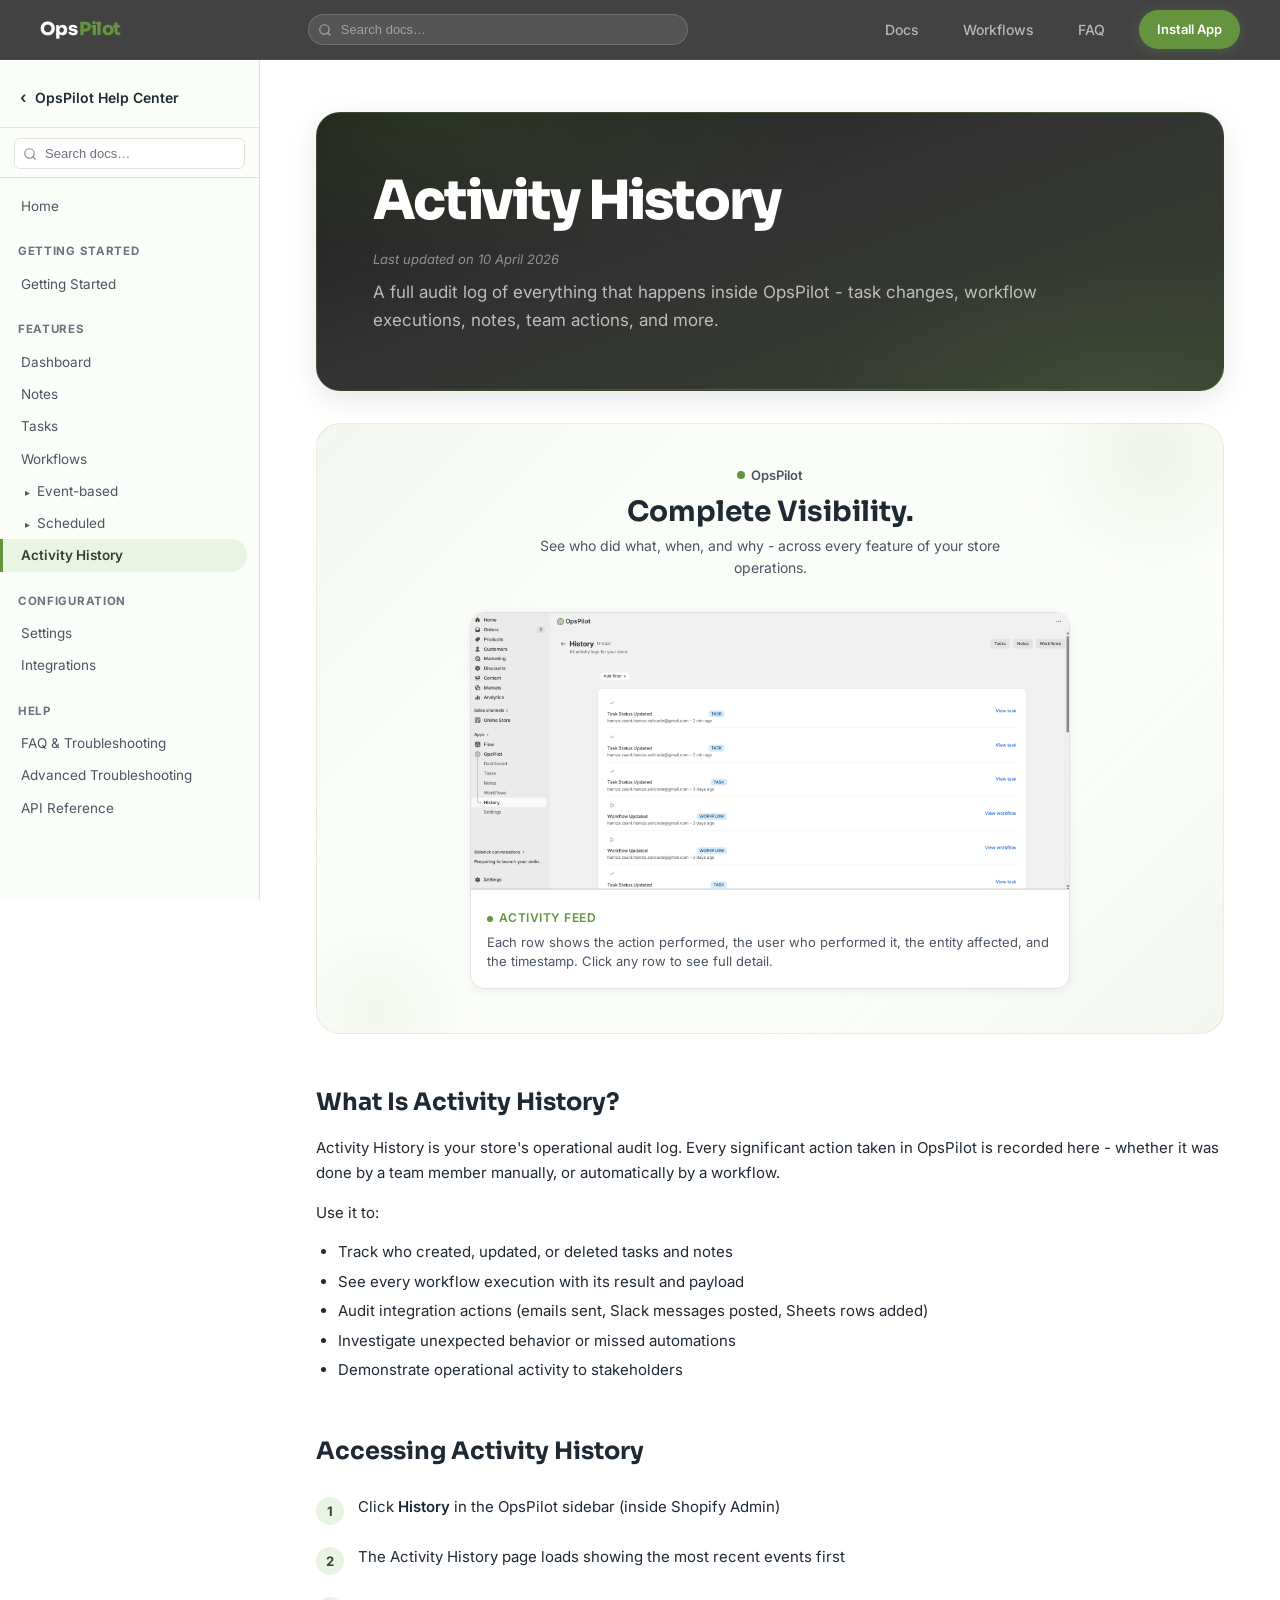
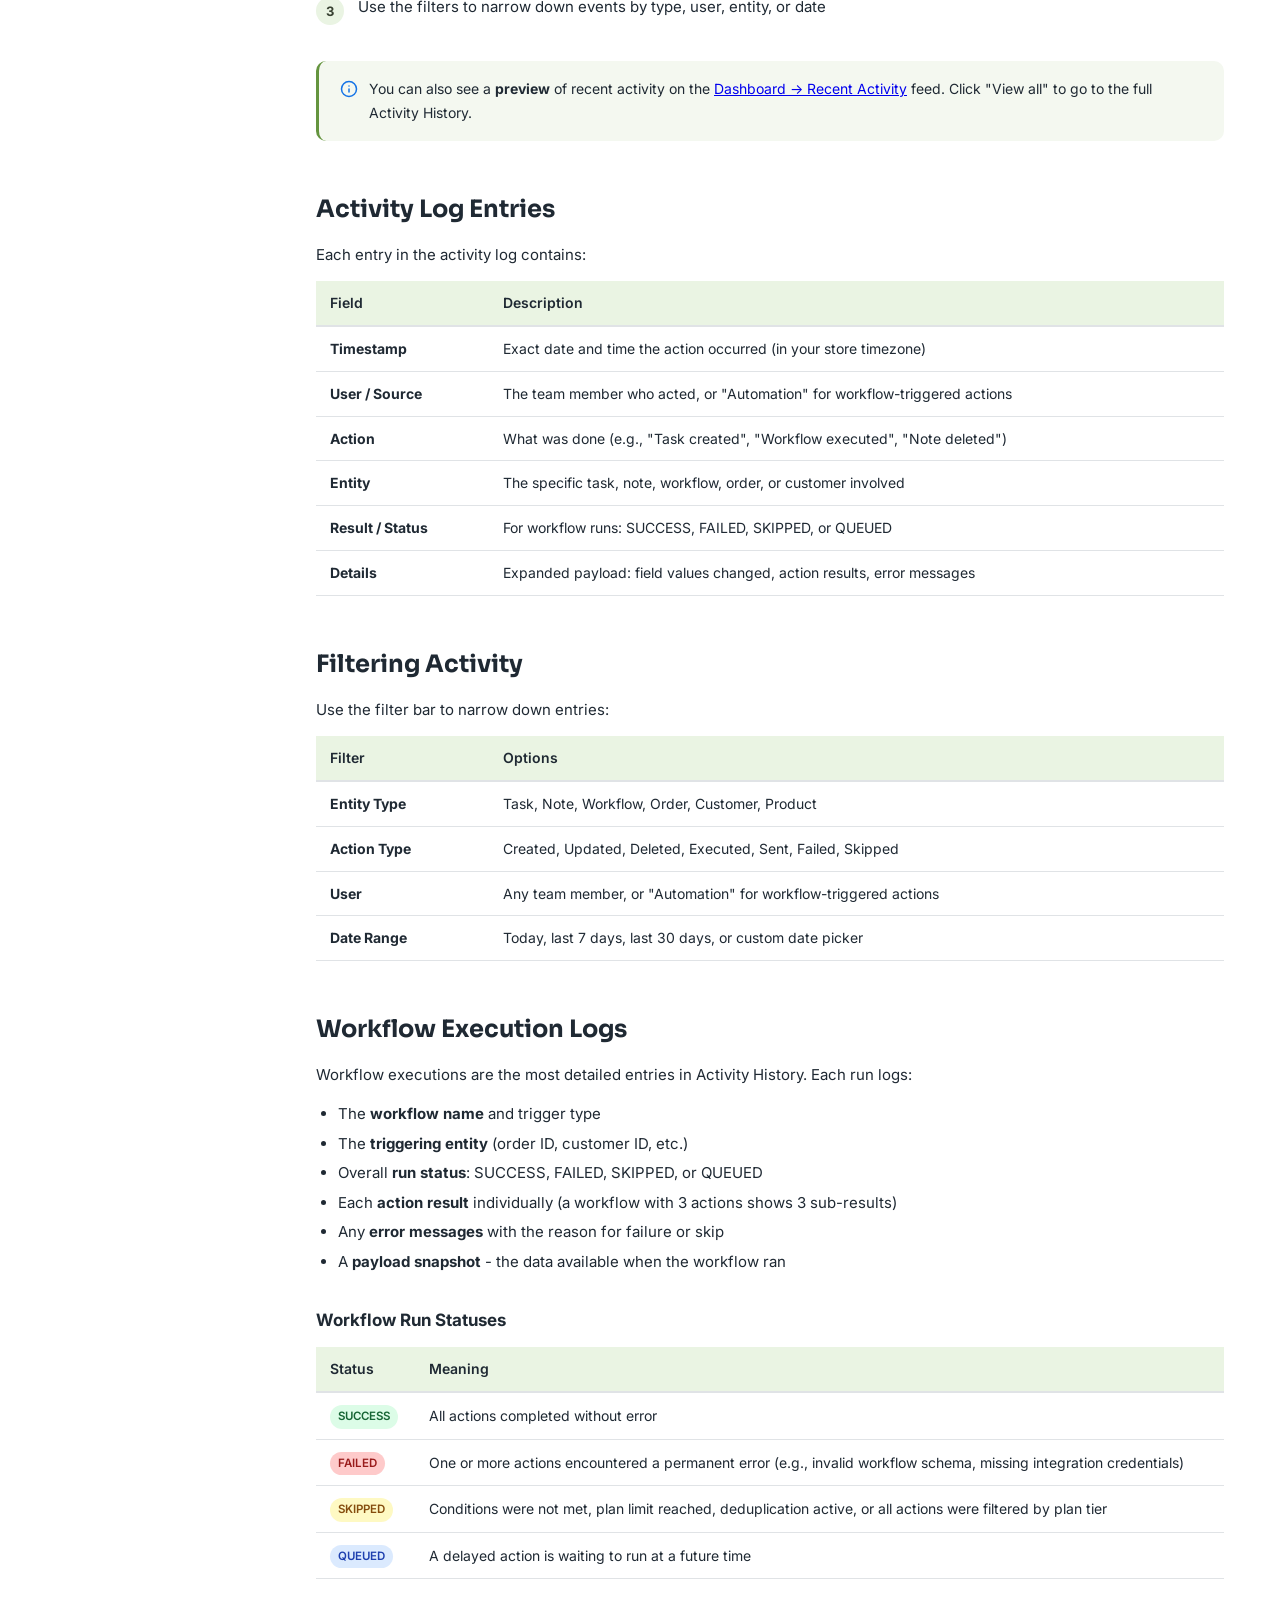
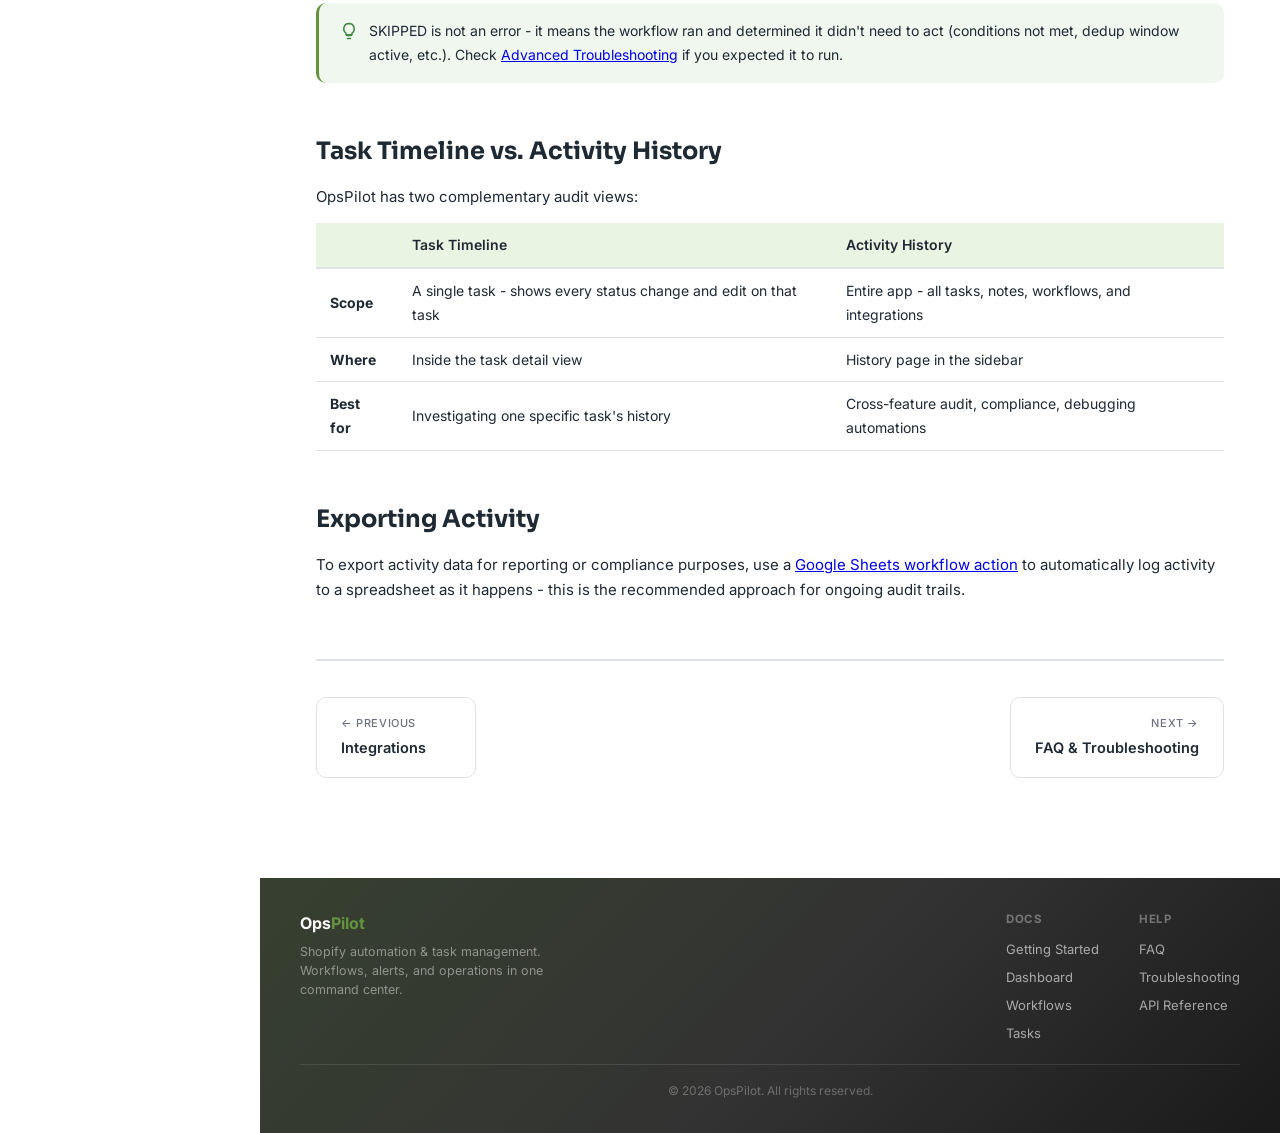
==== commit 0fe1f857: "Align docs branding pricing and favicons" ====
--- a/activity.html
+++ b/activity.html
@@ -3,8 +3,14 @@
 <head>
   <meta charset="UTF-8" />
   <meta name="viewport" content="width=device-width, initial-scale=1.0" />
-  <title>Activity History — OpsPilot</title>
+  <title>Activity History - OpsPilot Docs</title>
   <link rel="stylesheet" href="styles.css" />
+  <link rel="icon" href="favicon.ico" sizes="any" />
+  <link rel="icon" type="image/png" href="favicon-32x32.png" sizes="32x32" />
+  <link rel="apple-touch-icon" href="apple-touch-icon.png" />
+  <link rel="manifest" href="site.webmanifest" />
+  <meta name="theme-color" content="#323232" />
+  <meta name="application-name" content="OpsPilot Docs" />
 </head>
 <body>
 
@@ -85,7 +91,7 @@
     <div class="section-hero">
       <h1>Activity History</h1>
       <div class="last-updated">Last updated on 10 April 2026</div>
-      <p>A full audit log of everything that happens inside OpsPilot — task changes, workflow executions, notes, team actions, and more.</p>
+      <p>A full audit log of everything that happens inside OpsPilot - task changes, workflow executions, notes, team actions, and more.</p>
     </div>
 
     <!-- Hero Showcase -->
@@ -93,7 +99,7 @@
       <div class="pro-showcase-header">
         <div class="pro-showcase-logo">OpsPilot</div>
         <div class="pro-showcase-title">Complete Visibility.</div>
-        <div class="pro-showcase-subtitle">See who did what, when, and why — across every feature of your store operations.</div>
+        <div class="pro-showcase-subtitle">See who did what, when, and why - across every feature of your store operations.</div>
       </div>
       <div class="pro-showcase-grid cols-1">
         <div class="pro-card">
@@ -107,7 +113,7 @@
     </div>
 
     <h2 id="what-is-activity-history">What Is Activity History?</h2>
-    <p>Activity History is your store's operational audit log. Every significant action taken in OpsPilot is recorded here — whether it was done by a team member manually, or automatically by a workflow.</p>
+    <p>Activity History is your store's operational audit log. Every significant action taken in OpsPilot is recorded here - whether it was done by a team member manually, or automatically by a workflow.</p>
     <p>Use it to:</p>
     <ul>
       <li>Track who created, updated, or deleted tasks and notes</li>
@@ -163,7 +169,7 @@
       <li>Overall <strong>run status</strong>: SUCCESS, FAILED, SKIPPED, or QUEUED</li>
       <li>Each <strong>action result</strong> individually (a workflow with 3 actions shows 3 sub-results)</li>
       <li>Any <strong>error messages</strong> with the reason for failure or skip</li>
-      <li>A <strong>payload snapshot</strong> — the data available when the workflow ran</li>
+      <li>A <strong>payload snapshot</strong> - the data available when the workflow ran</li>
     </ul>
 
     <h3 id="workflow-run-statuses">Workflow Run Statuses</h3>
@@ -179,7 +185,7 @@
 
     <div class="callout callout-tip">
       <span class="callout-icon"><svg xmlns="http://www.w3.org/2000/svg" width="18" height="18" viewBox="0 0 24 24" fill="none" stroke="#3b873e" stroke-width="2" stroke-linecap="round" stroke-linejoin="round"><path d="M9 18h6"/><path d="M10 22h4"/><path d="M12 2a7 7 0 0 0-4 12.7V17h8v-2.3A7 7 0 0 0 12 2z"/></svg></span>
-      <div>SKIPPED is not an error — it means the workflow ran and determined it didn't need to act (conditions not met, dedup window active, etc.). Check <a href="troubleshooting.html#workflow-errors">Advanced Troubleshooting</a> if you expected it to run.</div>
+      <div>SKIPPED is not an error - it means the workflow ran and determined it didn't need to act (conditions not met, dedup window active, etc.). Check <a href="troubleshooting.html#workflow-errors">Advanced Troubleshooting</a> if you expected it to run.</div>
     </div>
 
     <h2 id="task-timeline">Task Timeline vs. Activity History</h2>
@@ -187,14 +193,14 @@
     <table>
       <thead><tr><th></th><th>Task Timeline</th><th>Activity History</th></tr></thead>
       <tbody>
-        <tr><td><strong>Scope</strong></td><td>A single task — shows every status change and edit on that task</td><td>Entire app — all tasks, notes, workflows, and integrations</td></tr>
+        <tr><td><strong>Scope</strong></td><td>A single task - shows every status change and edit on that task</td><td>Entire app - all tasks, notes, workflows, and integrations</td></tr>
         <tr><td><strong>Where</strong></td><td>Inside the task detail view</td><td>History page in the sidebar</td></tr>
         <tr><td><strong>Best for</strong></td><td>Investigating one specific task's history</td><td>Cross-feature audit, compliance, debugging automations</td></tr>
       </tbody>
     </table>
 
     <h2 id="exporting-activity">Exporting Activity</h2>
-    <p>To export activity data for reporting or compliance purposes, use a <a href="workflows.html#add-to-google-sheet">Google Sheets workflow action</a> to automatically log activity to a spreadsheet as it happens — this is the recommended approach for ongoing audit trails.</p>
+    <p>To export activity data for reporting or compliance purposes, use a <a href="workflows.html#add-to-google-sheet">Google Sheets workflow action</a> to automatically log activity to a spreadsheet as it happens - this is the recommended approach for ongoing audit trails.</p>
 
     <div class="page-nav">
       <a class="page-nav-btn page-nav-prev" href="integrations.html"><span class="nav-label">&#8592; Previous</span>Integrations</a>
--- a/styles.css
+++ b/styles.css
@@ -1,4 +1,4 @@
-@import url('https://fonts.googleapis.com/css2?family=Source+Serif+4:opsz,wght@8..60,400;8..60,600;8..60,700&family=Inter:wght@400;500;600;700&display=swap');
+@import url('https://fonts.googleapis.com/css2?family=Inter:wght@400;500;600;700;800&family=Sora:wght@600;700;800&display=swap');
 
 html { scroll-behavior: smooth; }
 
@@ -13,17 +13,33 @@
 }
 
 :root {
-  --text: #323232;
-  --text-secondary: #505050;
-  --text-muted: #8a8a8a;
+  --g50: #f4f8f0;
+  --g100: #e2edda;
+  --g300: #96be74;
+  --g400: #7caa56;
+  --g500: #64943E;
+  --g600: #557F34;
+  --g700: #4e6e38;
+  --g800: #374030;
+  --g900: #323232;
+  --text: #1f2933;
+  --text-secondary: #4b5563;
+  --text-muted: #6b7280;
+  --muted: var(--text-muted);
   --bg: #ffffff;
-  --bg-sidebar: #fafafa;
-  --border: #e3e3e3;
+  --bg-sidebar: #fbfdf9;
+  --border: #e0e3e6;
   --accent: #64943E;
+  --accent-hover: #557F34;
   --accent-dark: #374030;
-  --active-bar: #374030;
+  --active-bar: #64943E;
   --dark-bg: #323232;
   --light-bg: #F1F3F4;
+  --soft-green: #EAF4E3;
+  --shadow-sm: 0 2px 6px rgba(17, 24, 39, 0.06);
+  --shadow-md: 0 4px 14px rgba(17, 24, 39, 0.08);
+  --shadow-lg: 0 8px 30px rgba(17, 24, 39, 0.10);
+  --shadow-xl: 0 20px 50px rgba(17, 24, 39, 0.14);
 }
 
 * { box-sizing: border-box; margin: 0; padding: 0; }
@@ -31,7 +47,10 @@
 body {
   font-family: 'Inter', -apple-system, BlinkMacSystemFont, 'Segoe UI', sans-serif;
   color: var(--text);
-  background: var(--bg);
+  background:
+    radial-gradient(1400px 320px at 10% -12%, rgba(100, 148, 62, 0.08), transparent 55%),
+    radial-gradient(1200px 280px at 90% -18%, rgba(207, 225, 192, 0.24), transparent 60%),
+    var(--bg);
   line-height: 1.7;
   font-size: 15px;
   -webkit-font-smoothing: antialiased;
@@ -39,10 +58,11 @@
 
 /* ── SITE HEADER ── */
 .site-header {
-  background: var(--dark-bg);
+  background: rgba(50, 50, 50, 0.92);
+  backdrop-filter: blur(20px);
   color: #fff;
-  padding: 0 32px;
-  height: 52px;
+  padding: 0 clamp(20px, 4vw, 40px);
+  height: 60px;
   display: flex;
   align-items: center;
   justify-content: space-between;
@@ -51,16 +71,18 @@
   left: 0;
   right: 0;
   z-index: 200;
+  border-bottom: 1px solid rgba(255, 255, 255, 0.06);
 }
 .site-header-logo {
-  font-size: 17px;
-  font-weight: 700;
+  font-family: 'Sora', sans-serif;
+  font-size: 18px;
+  font-weight: 800;
   color: #fff;
   text-decoration: none;
   display: flex;
   align-items: center;
   gap: 2px;
-  letter-spacing: -0.02em;
+  letter-spacing: -0.03em;
 }
 .site-header-logo .logo-ops {
   color: #fff;
@@ -74,26 +96,30 @@
   gap: 24px;
 }
 .site-header-nav a {
-  color: rgba(255,255,255,.7);
+  color: rgba(255,255,255,.62);
   text-decoration: none;
-  font-size: 13.5px;
+  font-size: 14px;
   font-weight: 500;
+  padding: 6px 10px;
+  border-radius: 999px;
   transition: color .15s;
 }
 .site-header-nav a:hover {
   color: #fff;
+  background: rgba(255,255,255,.08);
 }
 .site-header-nav .header-btn {
   background: var(--accent);
   color: #fff;
-  padding: 6px 16px;
-  border-radius: 6px;
-  font-weight: 600;
-  font-size: 13px;
+  padding: 8px 18px;
+  border-radius: 999px;
+  font-weight: 600;
+  font-size: 13px;
+  box-shadow: 0 2px 12px rgba(100, 148, 62, 0.35);
   transition: background .15s;
 }
 .site-header-nav .header-btn:hover {
-  background: var(--accent-dark);
+  background: var(--accent-hover);
 }
 
 /* Header search bar */
@@ -108,7 +134,7 @@
   padding: 7px 12px 7px 32px;
   font-size: 13px;
   border: 1px solid rgba(255,255,255,.15);
-  border-radius: 6px;
+  border-radius: 999px;
   background: rgba(255,255,255,.1) url("data:image/svg+xml,%3Csvg xmlns='http://www.w3.org/2000/svg' width='14' height='14' viewBox='0 0 24 24' fill='none' stroke='%23aaa' stroke-width='2' stroke-linecap='round' stroke-linejoin='round'%3E%3Ccircle cx='11' cy='11' r='8'/%3E%3Cpath d='m21 21-4.35-4.35'/%3E%3C/svg%3E") 9px center no-repeat;
   color: #fff;
   outline: none;
@@ -120,6 +146,7 @@
 .header-search input:focus {
   border-color: var(--accent);
   background-color: rgba(255,255,255,.15);
+  box-shadow: 0 0 0 3px rgba(100, 148, 62, 0.18);
 }
 .header-search-results {
   position: absolute;
@@ -174,7 +201,7 @@
   margin-bottom: 28px;
   box-shadow: 0 2px 8px rgba(0,0,0,.04);
   position: sticky;
-  top: 52px;
+  top: 60px;
   z-index: 100;
 }
 .var-filter-bar input {
@@ -294,7 +321,7 @@
 
 /* ── SITE FOOTER ── */
 .site-footer {
-  background: var(--dark-bg);
+  background: linear-gradient(135deg, var(--g800) 0%, var(--g900) 55%, #1a1a1a 100%);
   color: rgba(255,255,255,.6);
   padding: 32px 40px;
   margin-left: 260px;
@@ -369,9 +396,9 @@
 /* ── SIDEBAR ── */
 .sidebar {
   position: fixed;
-  top: 52px; left: 0;
+  top: 60px; left: 0;
   width: 260px;
-  height: calc(100vh - 52px);
+  height: calc(100vh - 60px);
   background: var(--bg-sidebar);
   border-right: 1px solid var(--border);
   overflow-y: auto;
@@ -383,13 +410,14 @@
   padding: 24px 20px 16px;
   border-bottom: 1px solid var(--border);
   position: sticky; top: 0;
-  background: var(--bg-sidebar);
+  background: rgba(251, 253, 249, 0.96);
+  backdrop-filter: blur(12px);
   z-index: 2;
 }
 .sidebar-header .logo {
   font-size: 14px;
   font-weight: 600;
-  color: var(--text-secondary);
+  color: var(--text);
   display: flex;
   align-items: center;
   gap: 6px;
@@ -410,18 +438,20 @@
   font-size: 13.5px;
   font-weight: 400;
   border-left: 3px solid transparent;
+  border-radius: 0 999px 999px 0;
+  margin-right: 12px;
   transition: all .15s;
   line-height: 1.5;
 }
 .sidebar nav a:hover {
   color: var(--text);
-  background: rgba(0,0,0,.03);
+  background: rgba(100,148,62,.08);
 }
 .sidebar nav a.active {
   font-weight: 600;
-  color: var(--text);
+  color: var(--accent-dark);
   border-left-color: var(--active-bar);
-  background: transparent;
+  background: var(--soft-green);
 }
 
 .sidebar nav .section-label {
@@ -438,9 +468,9 @@
 /* ── MAIN ── */
 .main {
   margin-left: 260px;
-  min-height: calc(100vh - 52px);
-  margin-top: 52px;
-  background: var(--bg);
+  min-height: calc(100vh - 60px);
+  margin-top: 60px;
+  background: transparent;
 }
 .hamburger {
   display: none;
@@ -449,50 +479,65 @@
 }
 
 .content {
-  max-width: 1060px;
+  max-width: 1120px;
   margin: 0 auto;
   padding: 52px 56px 100px;
 }
 
 /* ── SECTION HEADER ── */
 .section-hero {
-  background: none;
-  color: var(--text);
-  padding: 0;
-  border-radius: 0;
+  background:
+    radial-gradient(700px 260px at 12% 0%, rgba(100, 148, 62, 0.18), transparent 60%),
+    radial-gradient(520px 220px at 88% 100%, rgba(124, 170, 86, 0.12), transparent 60%),
+    linear-gradient(160deg, #1a1a1a 0%, var(--g900) 42%, var(--g800) 100%);
+  color: #fff;
+  padding: clamp(32px, 5vw, 56px);
+  border-radius: 24px;
   margin-bottom: 32px;
-  border: none;
+  border: 1px solid rgba(100, 148, 62, 0.22);
+  box-shadow: var(--shadow-lg);
+  overflow: hidden;
+  position: relative;
 }
 .section-hero h1 {
-  font-family: 'Source Serif 4', Georgia, serif;
-  font-size: 36px;
+  font-family: 'Sora', sans-serif;
+  font-size: clamp(32px, 5vw, 54px);
   line-height: 1.2;
-  font-weight: 700;
-  color: var(--text);
-  margin-bottom: 8px;
+  font-weight: 800;
+  letter-spacing: -0.04em;
+  color: #fff;
+  margin-bottom: 14px;
+  max-width: 880px;
 }
 .section-hero p {
-  font-size: 16px;
-  color: var(--text-secondary);
+  font-size: 17px;
+  color: rgba(255, 255, 255, 0.68);
   line-height: 1.65;
   margin-bottom: 0;
+  max-width: 720px;
 }
 .section-hero::after {
   content: '';
   display: block;
-  border-bottom: 1px solid var(--border);
-  margin-top: 24px;
+  position: absolute;
+  left: 0;
+  right: 0;
+  bottom: 0;
+  height: 1px;
+  border: 0;
+  margin: 0;
+  background: linear-gradient(90deg, transparent, rgba(100, 148, 62, 0.5), transparent);
 }
 .last-updated {
   font-size: 13px;
   font-style: italic;
-  color: var(--text-muted);
+  color: rgba(255, 255, 255, 0.48);
   margin-bottom: 8px;
 }
 
 /* ── HEADINGS ── */
 h2 {
-  font-family: 'Source Serif 4', Georgia, serif;
+  font-family: 'Sora', sans-serif;
   font-size: 24px;
   font-weight: 700;
   margin: 48px 0 12px;
@@ -500,7 +545,7 @@
 }
 h3 {
   font-size: 17px;
-  font-weight: 600;
+  font-weight: 700;
   margin: 32px 0 8px;
   color: var(--text);
 }
@@ -560,7 +605,7 @@
   font-size: 14px;
 }
 th {
-  background: var(--bg-sidebar);
+  background: var(--soft-green);
   color: var(--text);
   font-weight: 600;
   text-align: left;
@@ -576,7 +621,7 @@
 /* ── CALLOUTS ── */
 .callout {
   padding: 16px 20px;
-  border-radius: 4px;
+  border-radius: 10px;
   margin: 16px 0 20px;
   font-size: 14px;
   display: flex;
@@ -586,7 +631,7 @@
 .callout .callout-icon { display: flex; align-items: center; justify-content: center; flex-shrink: 0; margin-top: 2px; width: 20px; height: 20px; }
 .callout .callout-icon svg { width: 18px; height: 18px; flex-shrink: 0; }
 .callout-tip { background: #f0f7ef; border-left: 3px solid var(--accent); }
-.callout-note { background: #edf4fc; border-left: 3px solid var(--accent); }
+.callout-note { background: #f4f8f0; border-left: 3px solid var(--accent); }
 .callout-warning { background: #fef7ed; border-left: 3px solid #e68619; }
 
 /* ── STEPS ── */
@@ -612,8 +657,8 @@
   width: 28px; height: 28px;
   min-width: 28px;
   border-radius: 50%;
-  background: #e8e8e8;
-  color: var(--text);
+  background: var(--soft-green);
+  color: var(--accent-dark);
   font-weight: 700;
   font-size: 13px;
   margin-top: 2px;
@@ -800,11 +845,11 @@
 /* ── FEATURE SHOWCASE HERO ── */
 .feature-showcase {
   position: relative;
-  border-radius: 20px;
+  border-radius: 24px;
   padding: 40px 24px 48px;
   margin-bottom: 48px;
   text-align: center;
-  background: linear-gradient(135deg, rgba(100,148,62,.05) 0%, transparent 30%, transparent 70%, rgba(100,148,62,.05) 100%);
+  background: linear-gradient(135deg, rgba(100,148,62,.08) 0%, #fbfdf9 30%, #fbfdf9 70%, rgba(100,148,62,.08) 100%);
   border: 1px solid rgba(100,148,62,.10);
   overflow: visible;
 }
@@ -844,7 +889,7 @@
   display: inline-block;
 }
 .showcase-title {
-  font-family: 'Source Serif 4', Georgia, serif;
+  font-family: 'Sora', sans-serif;
   font-size: 30px;
   font-weight: 700;
   color: var(--text);
@@ -1055,10 +1100,10 @@
 /* Container */
 .pro-showcase {
   position: relative;
-  border-radius: 20px;
+  border-radius: 24px;
   padding: 40px 28px 44px;
   margin: 28px 0 48px;
-  background: linear-gradient(135deg, rgba(100,148,62,.04) 0%, #fafffe 30%, #fafffe 70%, rgba(100,148,62,.04) 100%);
+  background: linear-gradient(135deg, rgba(100,148,62,.08) 0%, #fbfdf9 30%, #fbfdf9 70%, rgba(100,148,62,.08) 100%);
   border: 1px solid rgba(100,148,62,.12);
   overflow: hidden;
 }
@@ -1105,7 +1150,7 @@
   border-radius: 50%;
 }
 .pro-showcase-title {
-  font-family: 'Source Serif 4', Georgia, serif;
+  font-family: 'Sora', sans-serif;
   font-size: 28px;
   font-weight: 700;
   color: var(--text);
@@ -1431,7 +1476,7 @@
 .page-nav-btn:hover {
   border-color: var(--accent);
   color: var(--accent);
-  background: #f4f8f1;
+  background: var(--g50);
   box-shadow: 0 4px 14px rgba(100,148,62,.12);
   transform: translateY(-2px);
 }
@@ -1465,9 +1510,9 @@
   font-weight: 600;
   letter-spacing: .4px;
   text-transform: uppercase;
-  color: var(--accent);
-  background: rgba(100,148,62,.1);
-  border: 1px solid rgba(100,148,62,.2);
+  color: var(--g300);
+  background: rgba(100,148,62,.12);
+  border: 1px solid rgba(100,148,62,.25);
   margin-bottom: 20px;
 }
 
@@ -1483,7 +1528,7 @@
   align-items: center;
   gap: 8px;
   padding: 14px 28px;
-  border-radius: 10px;
+  border-radius: 12px;
   font-size: 15px;
   font-weight: 600;
   text-decoration: none;
@@ -1496,7 +1541,7 @@
   box-shadow: 0 4px 16px rgba(100,148,62,.25);
 }
 .btn-hero-primary:hover {
-  background: #578434;
+  background: var(--accent-hover);
   box-shadow: 0 6px 24px rgba(100,148,62,.30);
 }
 .btn-hero-secondary {
@@ -1825,4 +1870,4 @@
   .hero-actions { flex-direction: column; align-items: stretch; }
   .btn-hero { justify-content: center; }
   .lp-cta h2 { font-size: 22px; }
-}+}
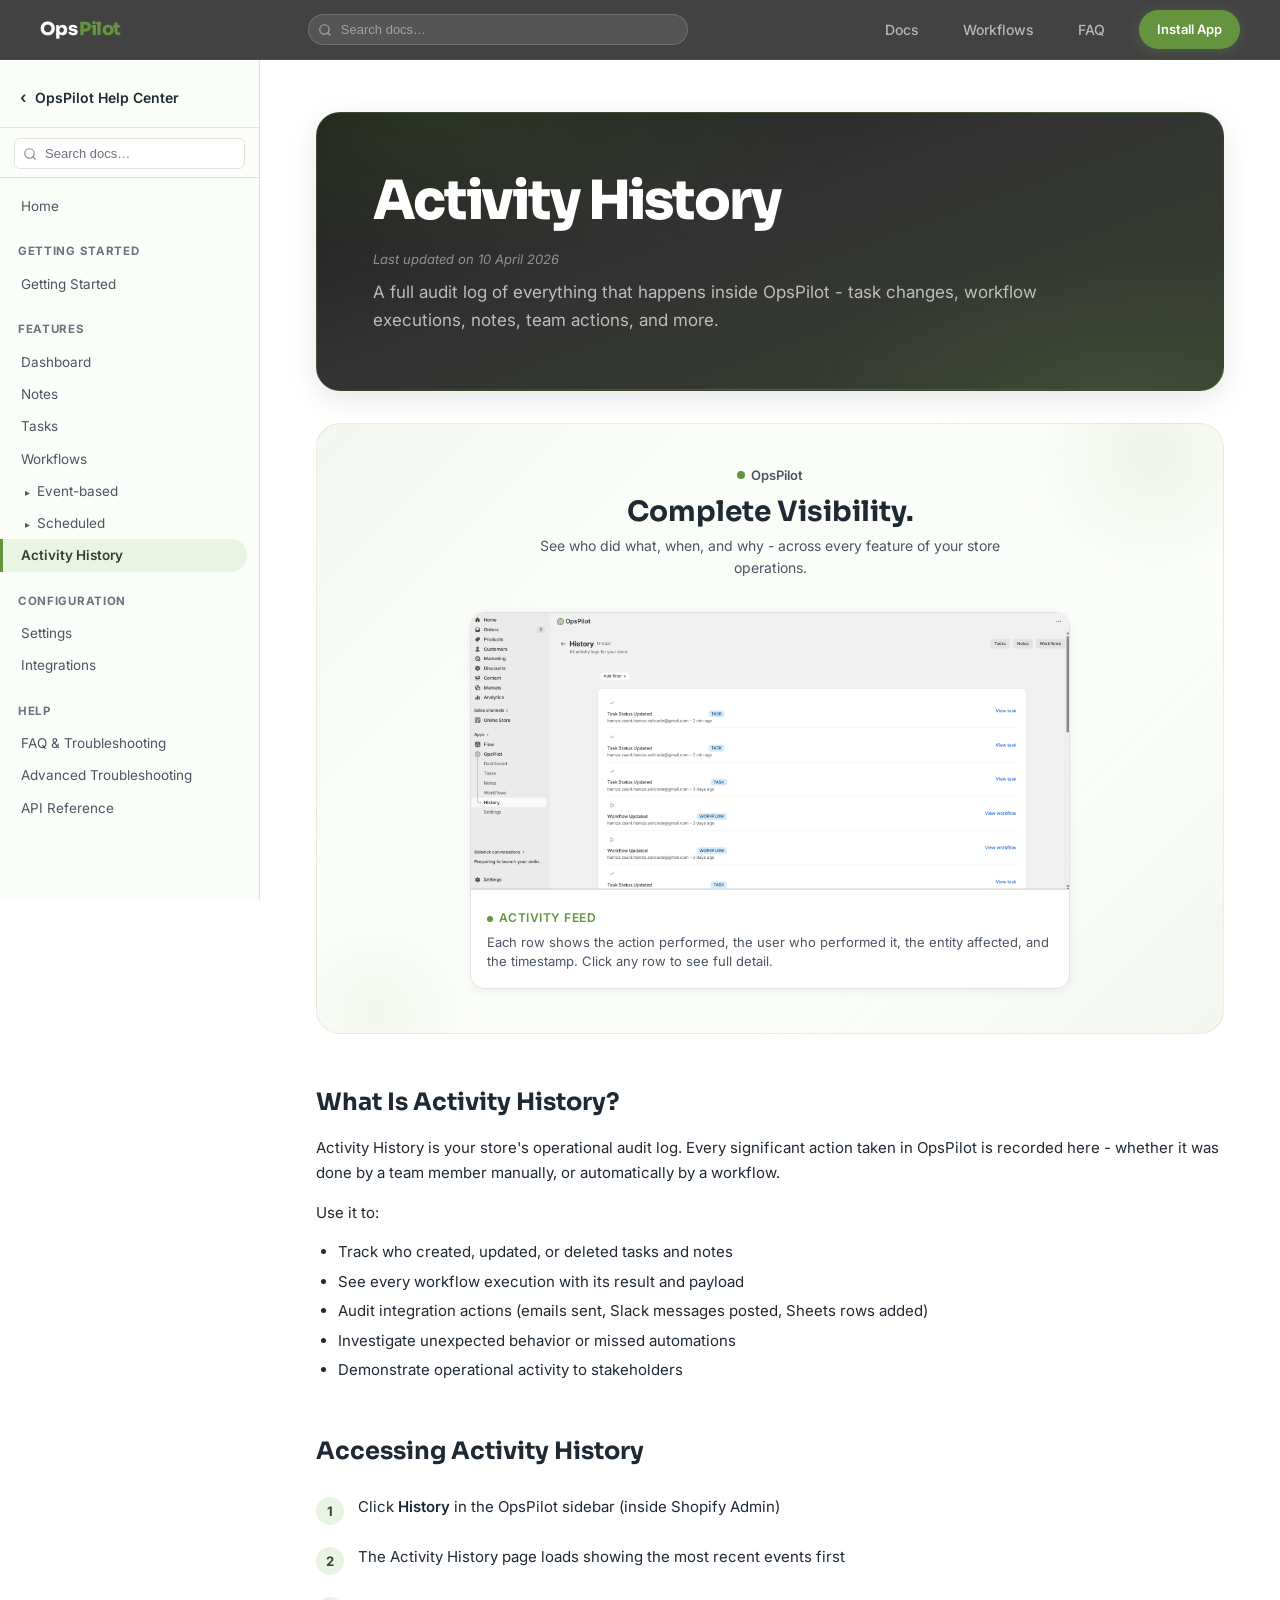
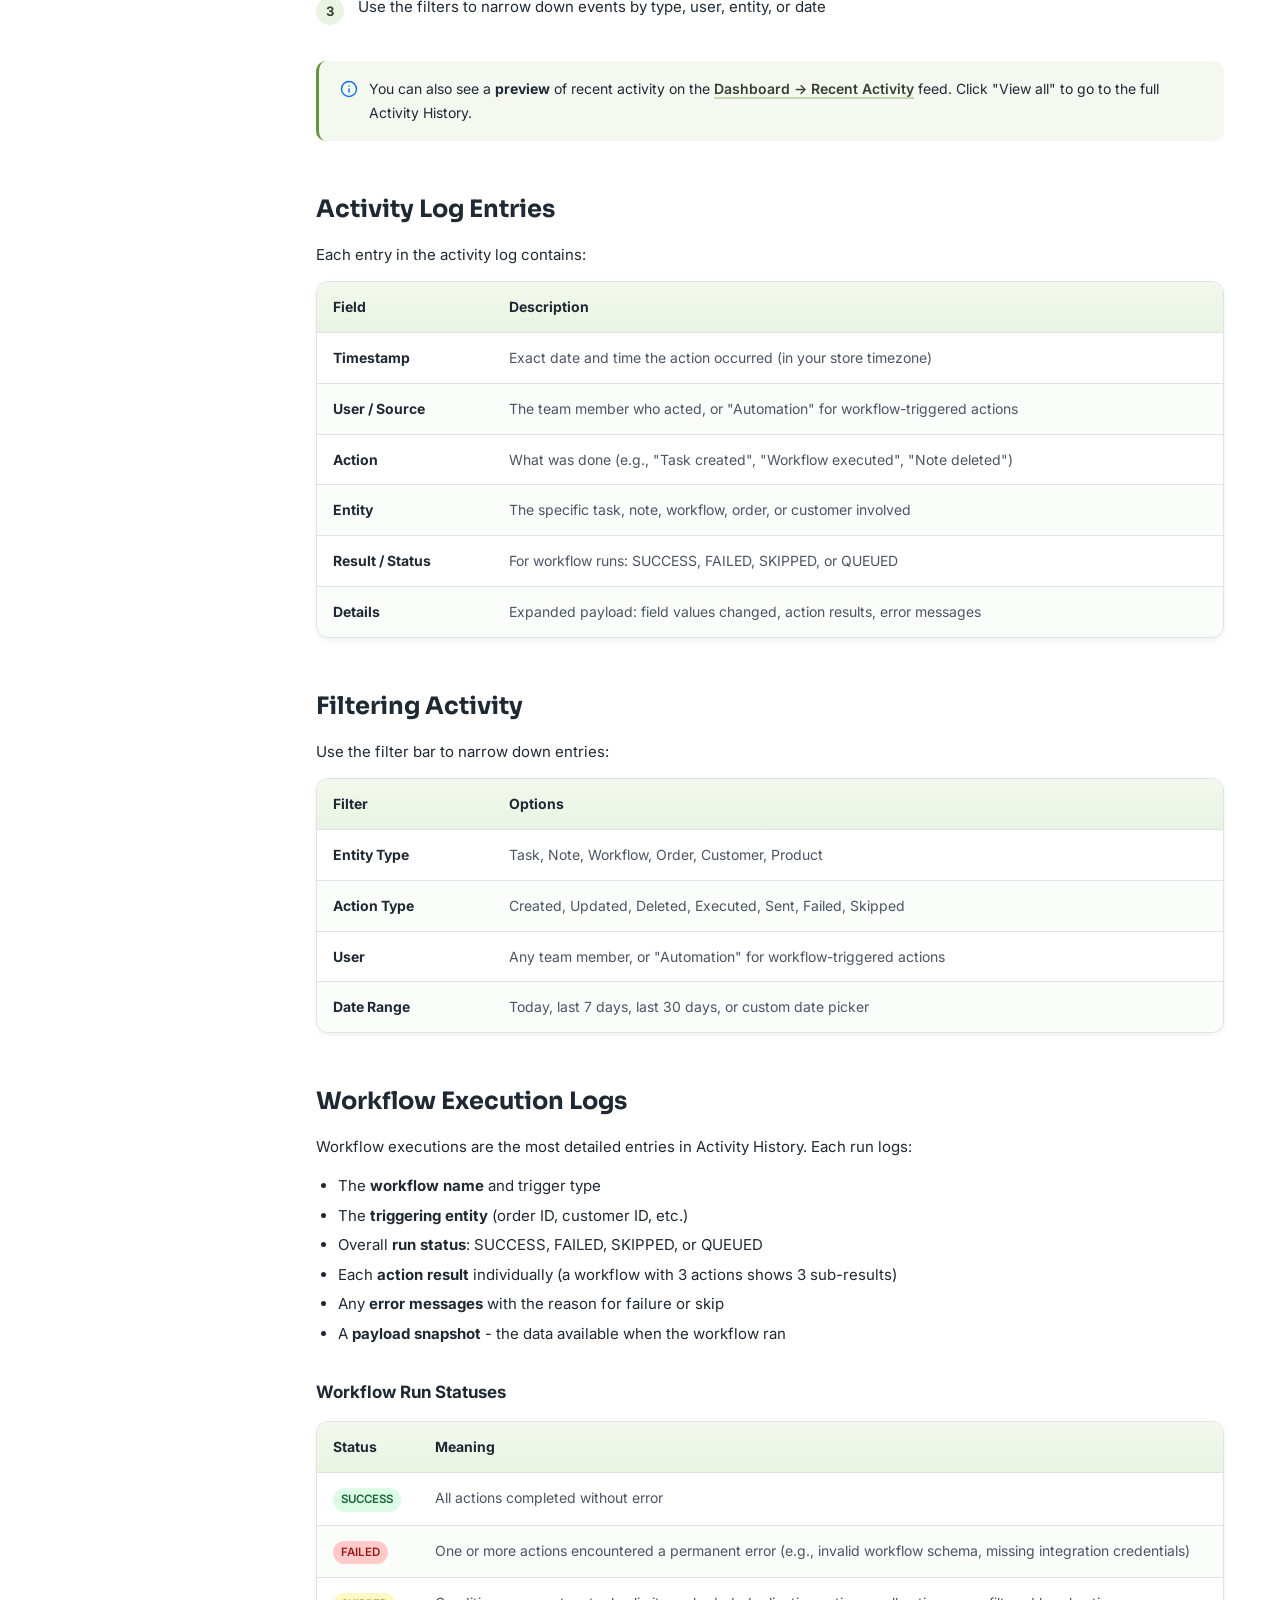
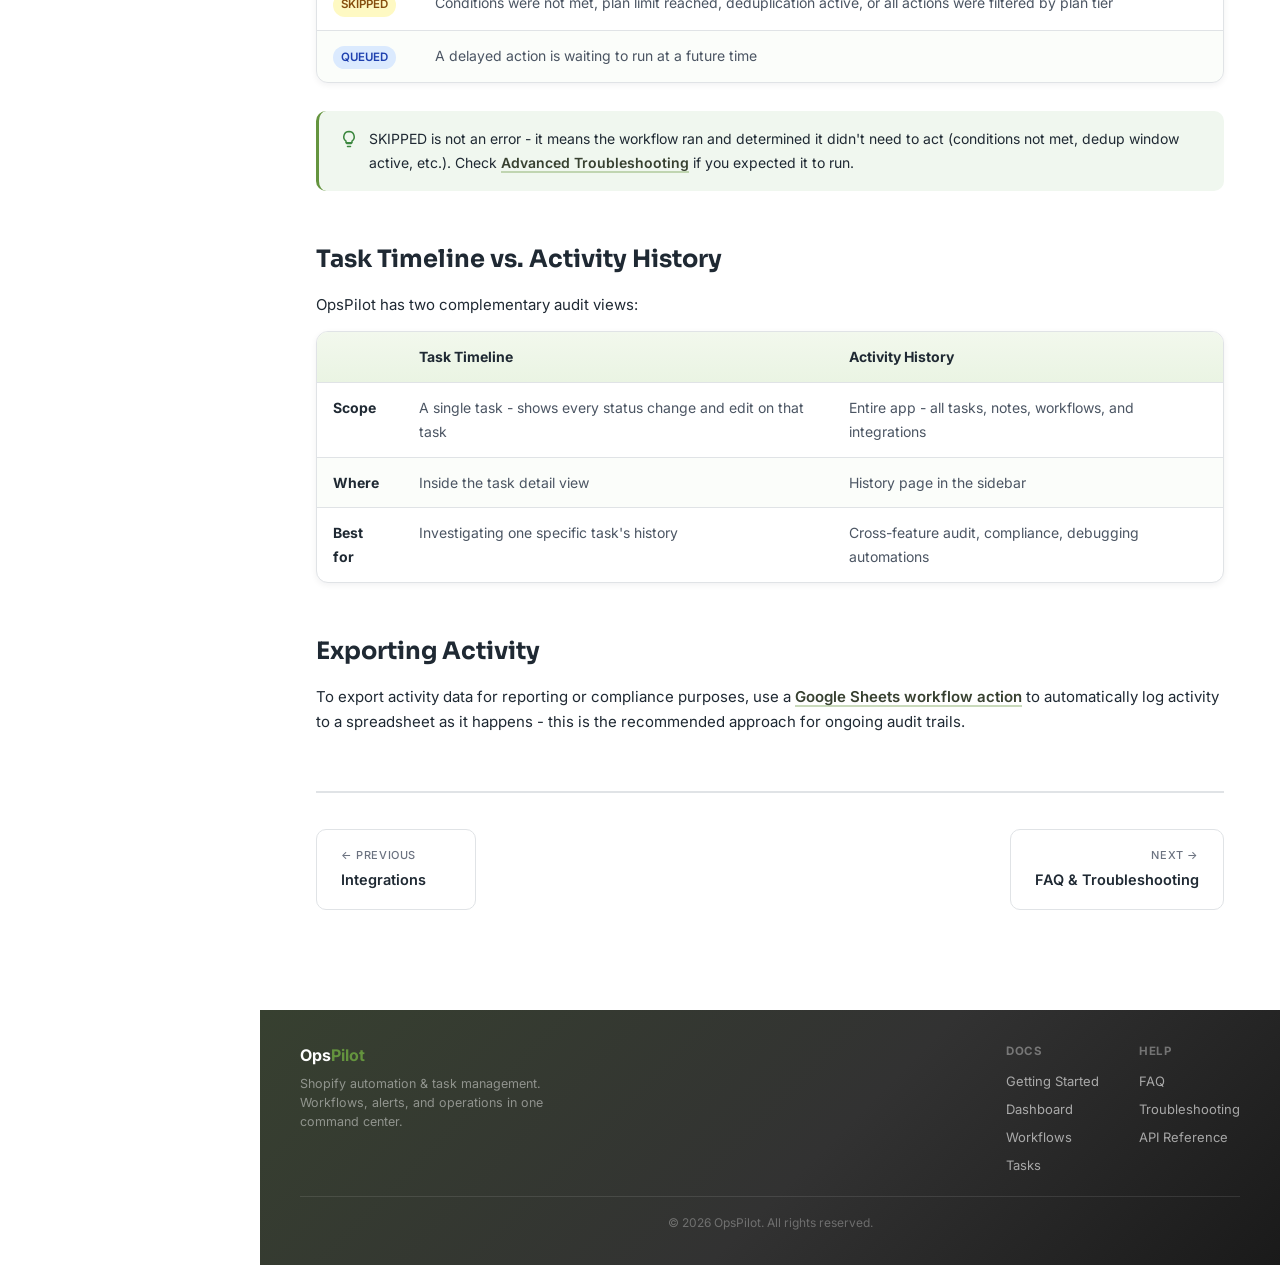
==== commit 5d5037f3: "Refresh docs branding and favicons" ====
--- a/activity.html
+++ b/activity.html
@@ -3,12 +3,12 @@
 <head>
   <meta charset="UTF-8" />
   <meta name="viewport" content="width=device-width, initial-scale=1.0" />
-  <title>Activity History - OpsPilot Docs</title>
+  <title>Activity History | OpsPilot Docs</title>
   <link rel="stylesheet" href="styles.css" />
-  <link rel="icon" href="favicon.ico" sizes="any" />
-  <link rel="icon" type="image/png" href="favicon-32x32.png" sizes="32x32" />
-  <link rel="apple-touch-icon" href="apple-touch-icon.png" />
-  <link rel="manifest" href="site.webmanifest" />
+  <link rel="icon" href="favicon.ico?v=3" sizes="any" />
+  <link rel="icon" type="image/png" href="favicon-32x32.png?v=3" sizes="32x32" />
+  <link rel="apple-touch-icon" href="apple-touch-icon.png?v=3" />
+  <link rel="manifest" href="site.webmanifest?v=3" />
   <meta name="theme-color" content="#323232" />
   <meta name="application-name" content="OpsPilot Docs" />
 </head>
--- a/styles.css
+++ b/styles.css
@@ -559,6 +559,22 @@
 ul, ol { margin: 0 0 14px 22px; }
 li { margin-bottom: 4px; }
 
+.content a:not(.quick-link):not(.page-nav-btn) {
+  color: var(--accent-dark);
+  font-weight: 600;
+  text-decoration: underline;
+  text-decoration-color: rgba(100, 148, 62, 0.35);
+  text-decoration-thickness: 1.5px;
+  text-underline-offset: 3px;
+  transition: color .15s ease, text-decoration-color .15s ease, background-color .15s ease;
+}
+
+.content a:not(.quick-link):not(.page-nav-btn):hover {
+  color: var(--accent);
+  text-decoration-color: var(--accent);
+  background: rgba(100, 148, 62, 0.08);
+}
+
 /* ── SCREENSHOTS ── */
 .screenshot {
   background: none;
@@ -600,23 +616,55 @@
 /* ── TABLES ── */
 table {
   width: 100%;
-  border-collapse: collapse;
-  margin: 12px 0 24px;
+  border-collapse: separate;
+  border-spacing: 0;
+  margin: 14px 0 28px;
   font-size: 14px;
+  border: 1px solid var(--border);
+  border-radius: 12px;
+  overflow: hidden;
+  background: #fff;
+  box-shadow: var(--shadow-sm);
 }
 th {
-  background: var(--soft-green);
-  color: var(--text);
-  font-weight: 600;
+  background: linear-gradient(180deg, #f2f8ed 0%, var(--soft-green) 100%);
+  color: var(--text);
+  font-weight: 700;
   text-align: left;
-  padding: 10px 14px;
-  border-bottom: 2px solid var(--border);
+  padding: 13px 16px;
+  border-bottom: 1px solid var(--border);
 }
 td {
-  padding: 10px 14px;
+  padding: 13px 16px;
   border-bottom: 1px solid var(--border);
-}
-tr:hover td { background: #fafafa; }
+  vertical-align: top;
+  color: var(--text-secondary);
+}
+td:first-child {
+  color: var(--text);
+  font-weight: 600;
+}
+tbody tr:last-child td { border-bottom: 0; }
+tbody tr:nth-child(even) td { background: rgba(244, 248, 240, 0.35); }
+tr:hover td { background: rgba(100, 148, 62, 0.06); }
+
+.doc-pill {
+  display: inline-flex;
+  align-items: center;
+  min-height: 28px;
+  padding: 4px 11px;
+  border-radius: 999px;
+  background: var(--g50);
+  border: 1px solid var(--g100);
+  color: var(--accent-dark) !important;
+  text-decoration: none !important;
+  font-weight: 700;
+}
+
+.doc-pill:hover {
+  background: var(--soft-green) !important;
+  border-color: var(--g300);
+}
 
 /* ── CALLOUTS ── */
 .callout {
@@ -709,7 +757,20 @@
   box-shadow: 0 4px 16px rgba(100,148,62,.12);
   transform: translateY(-2px);
 }
-.quick-link .ql-icon { font-size: 26px; margin-bottom: 8px; }
+.quick-link .ql-icon {
+  display: inline-flex;
+  align-items: center;
+  height: 26px;
+  padding: 0 10px;
+  border-radius: 999px;
+  background: var(--soft-green);
+  color: var(--accent-dark);
+  font-size: 11px;
+  font-weight: 800;
+  letter-spacing: .04em;
+  text-transform: uppercase;
+  margin-bottom: 12px;
+}
 .quick-link .ql-title { font-weight: 600; font-size: 15px; margin-bottom: 4px; }
 .quick-link .ql-desc { font-size: 13.5px; color: var(--text-secondary); line-height: 1.5; }
 .quick-link .ql-desc a {
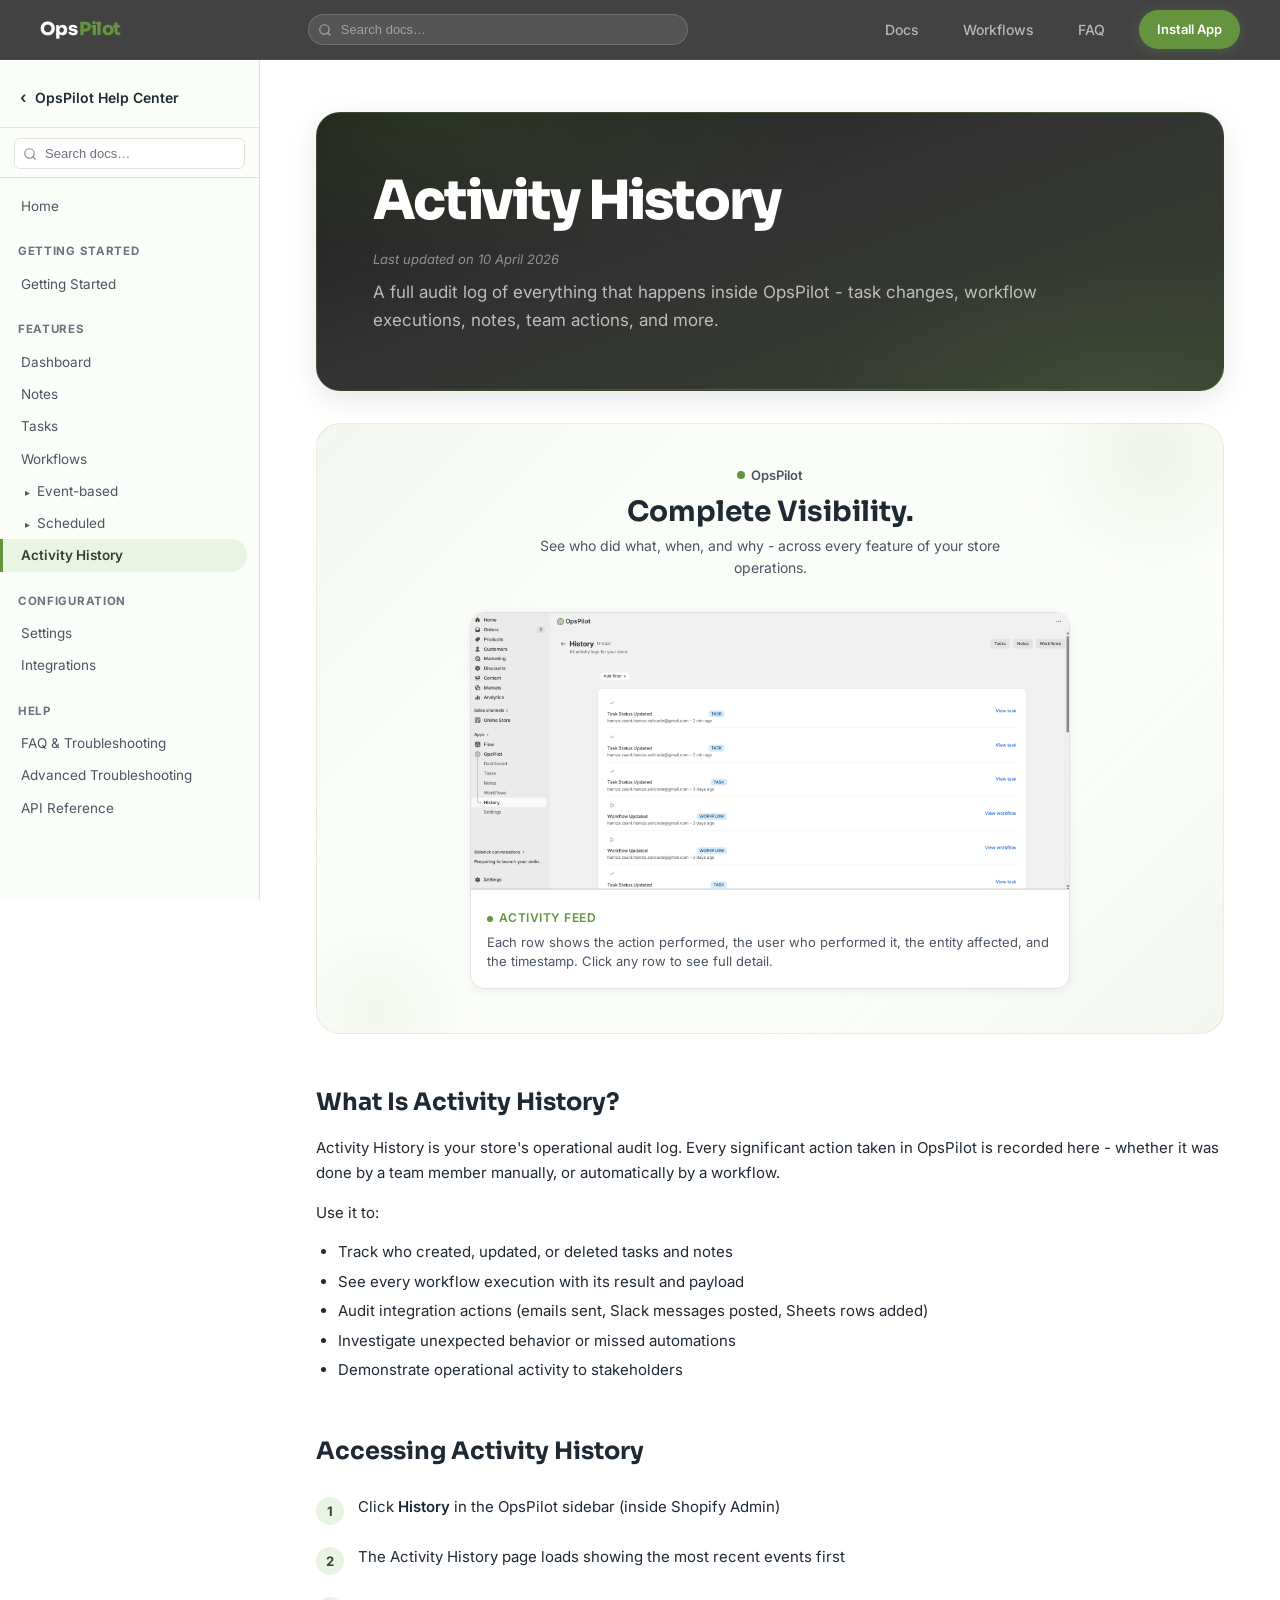
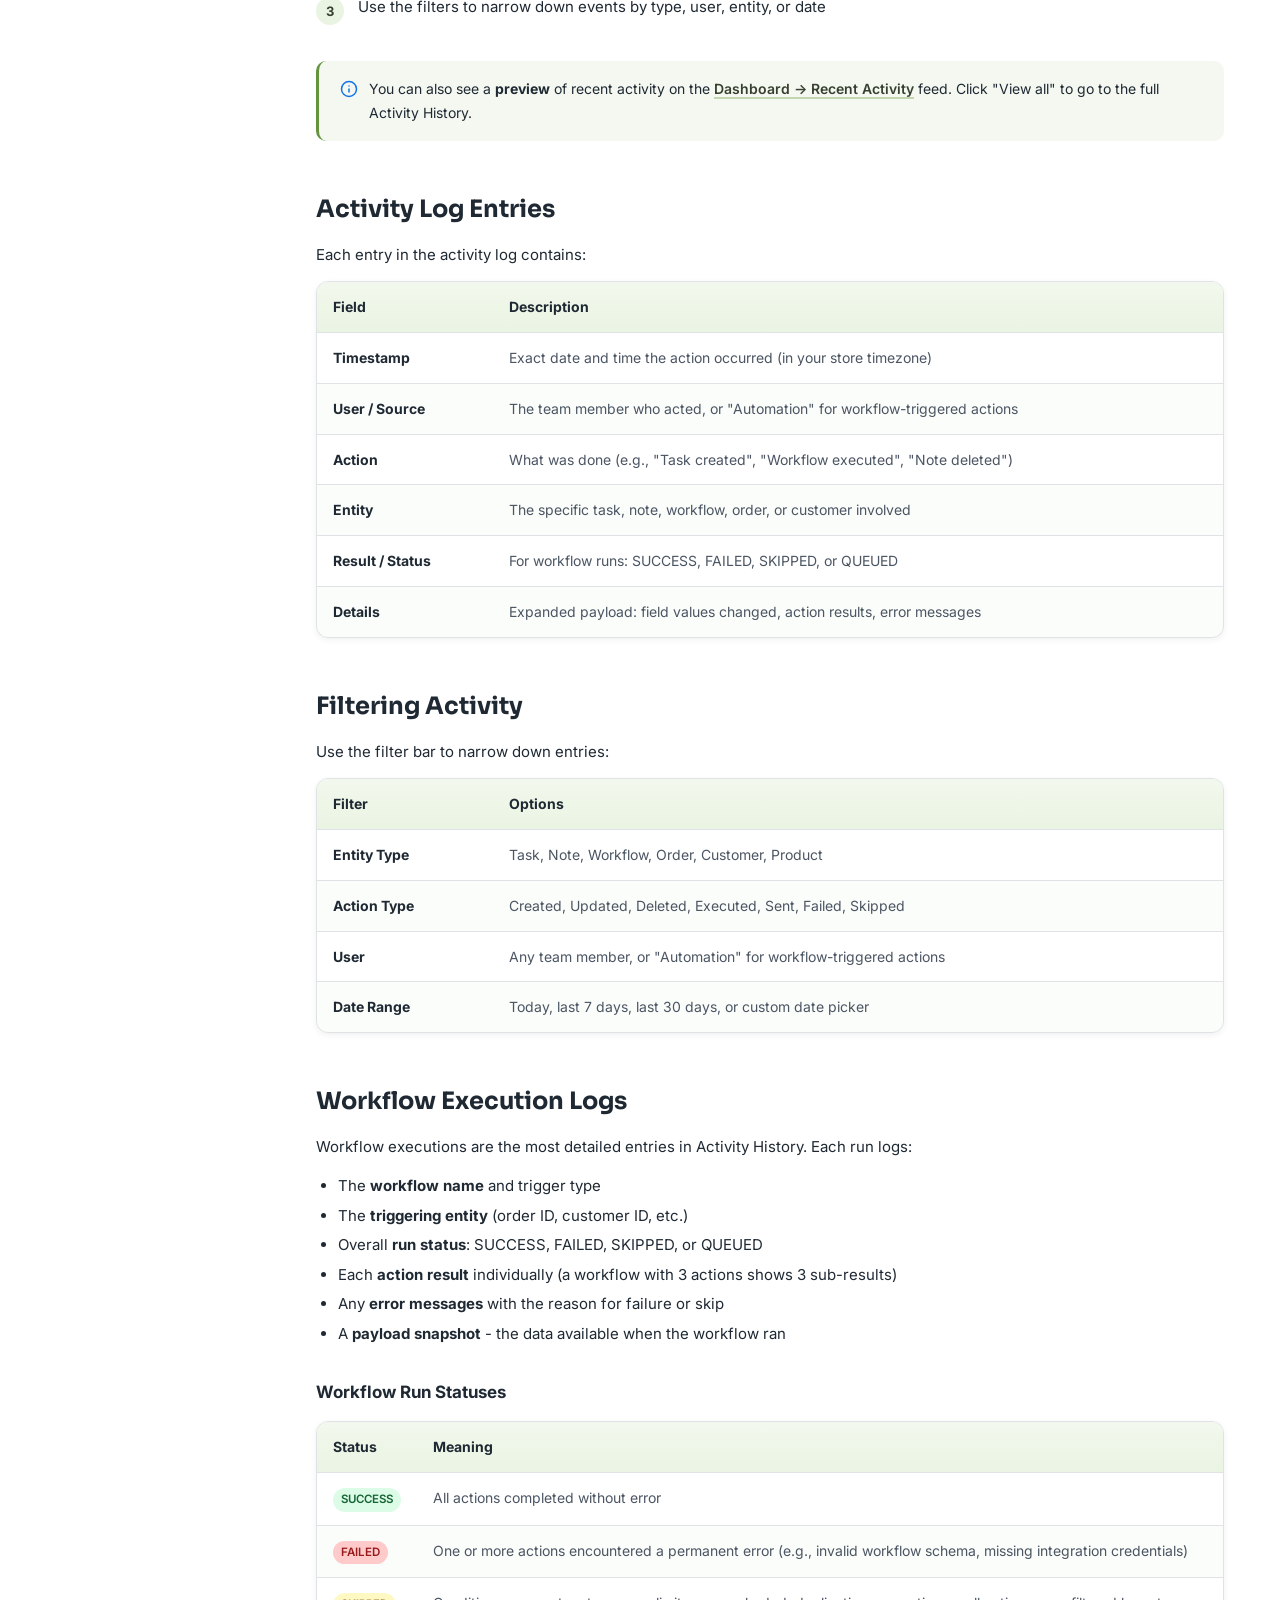
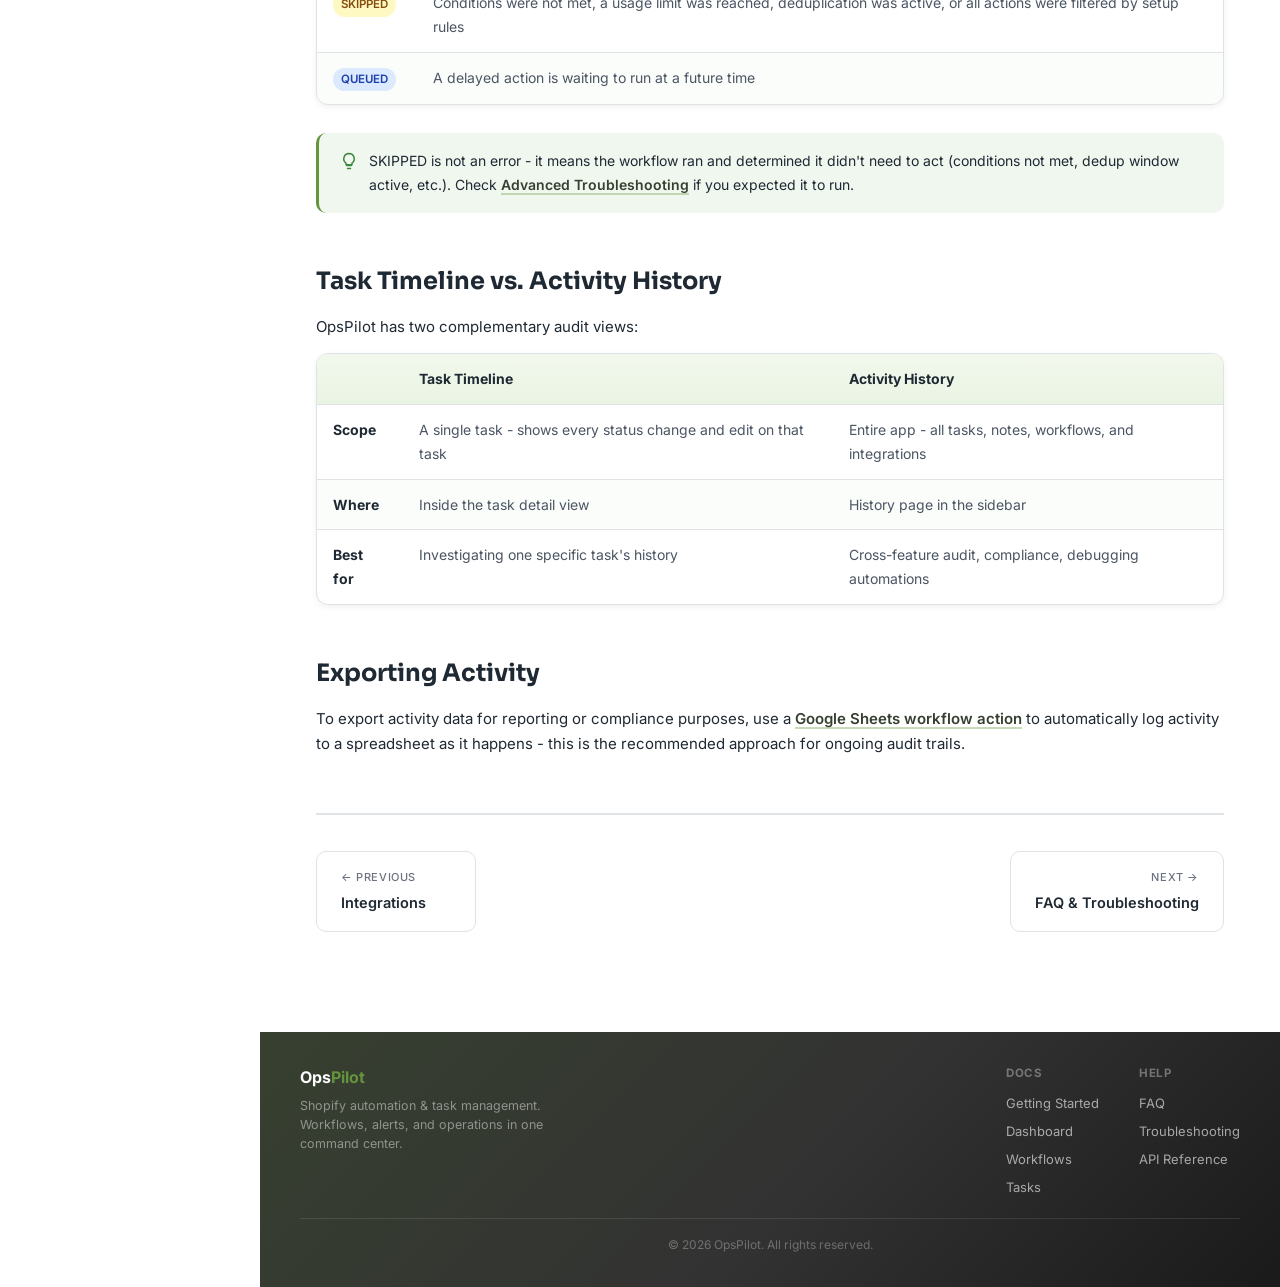
==== commit 9c506e4f: "Align docs with free launch plan" ====
--- a/activity.html
+++ b/activity.html
@@ -178,7 +178,7 @@
       <tbody>
         <tr><td><span class="badge badge-green">SUCCESS</span></td><td>All actions completed without error</td></tr>
         <tr><td><span class="badge badge-red">FAILED</span></td><td>One or more actions encountered a permanent error (e.g., invalid workflow schema, missing integration credentials)</td></tr>
-        <tr><td><span class="badge badge-yellow">SKIPPED</span></td><td>Conditions were not met, plan limit reached, deduplication active, or all actions were filtered by plan tier</td></tr>
+        <tr><td><span class="badge badge-yellow">SKIPPED</span></td><td>Conditions were not met, a usage limit was reached, deduplication was active, or all actions were filtered by setup rules</td></tr>
         <tr><td><span class="badge badge-blue">QUEUED</span></td><td>A delayed action is waiting to run at a future time</td></tr>
       </tbody>
     </table>
